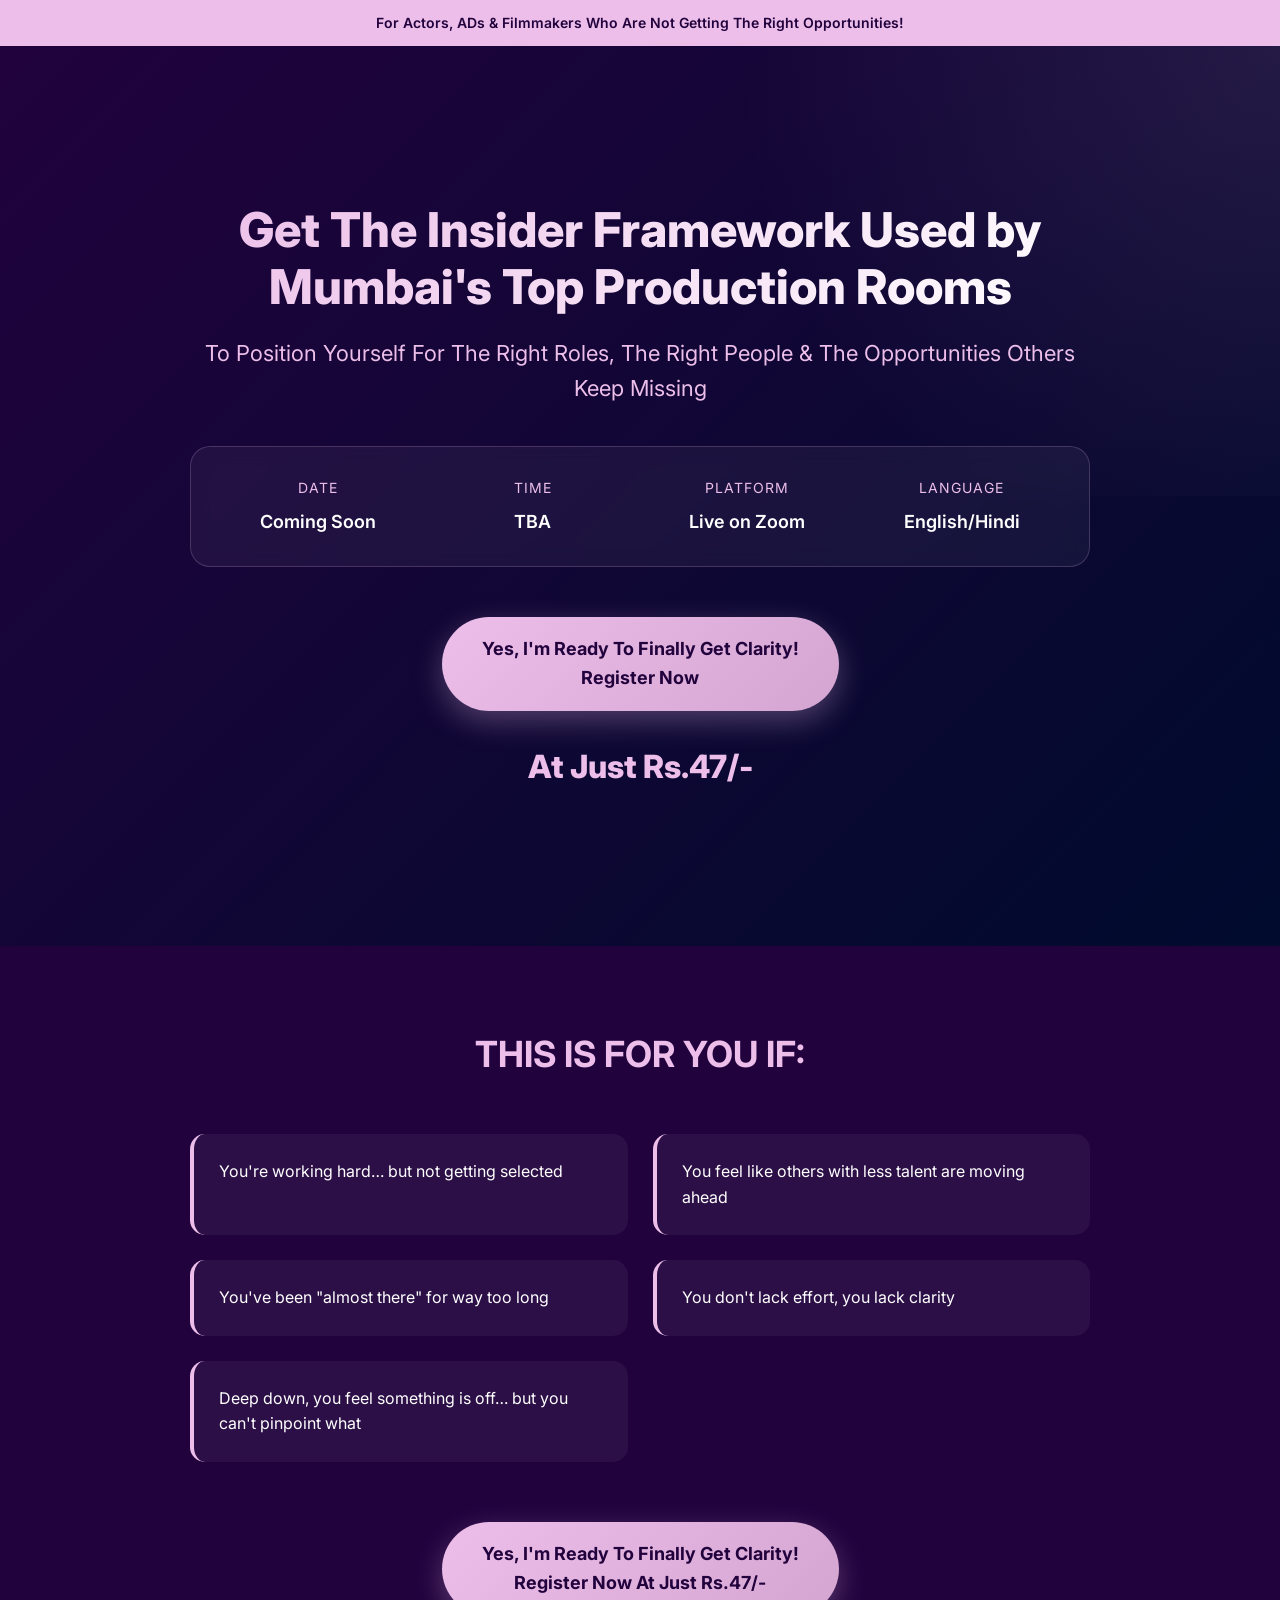
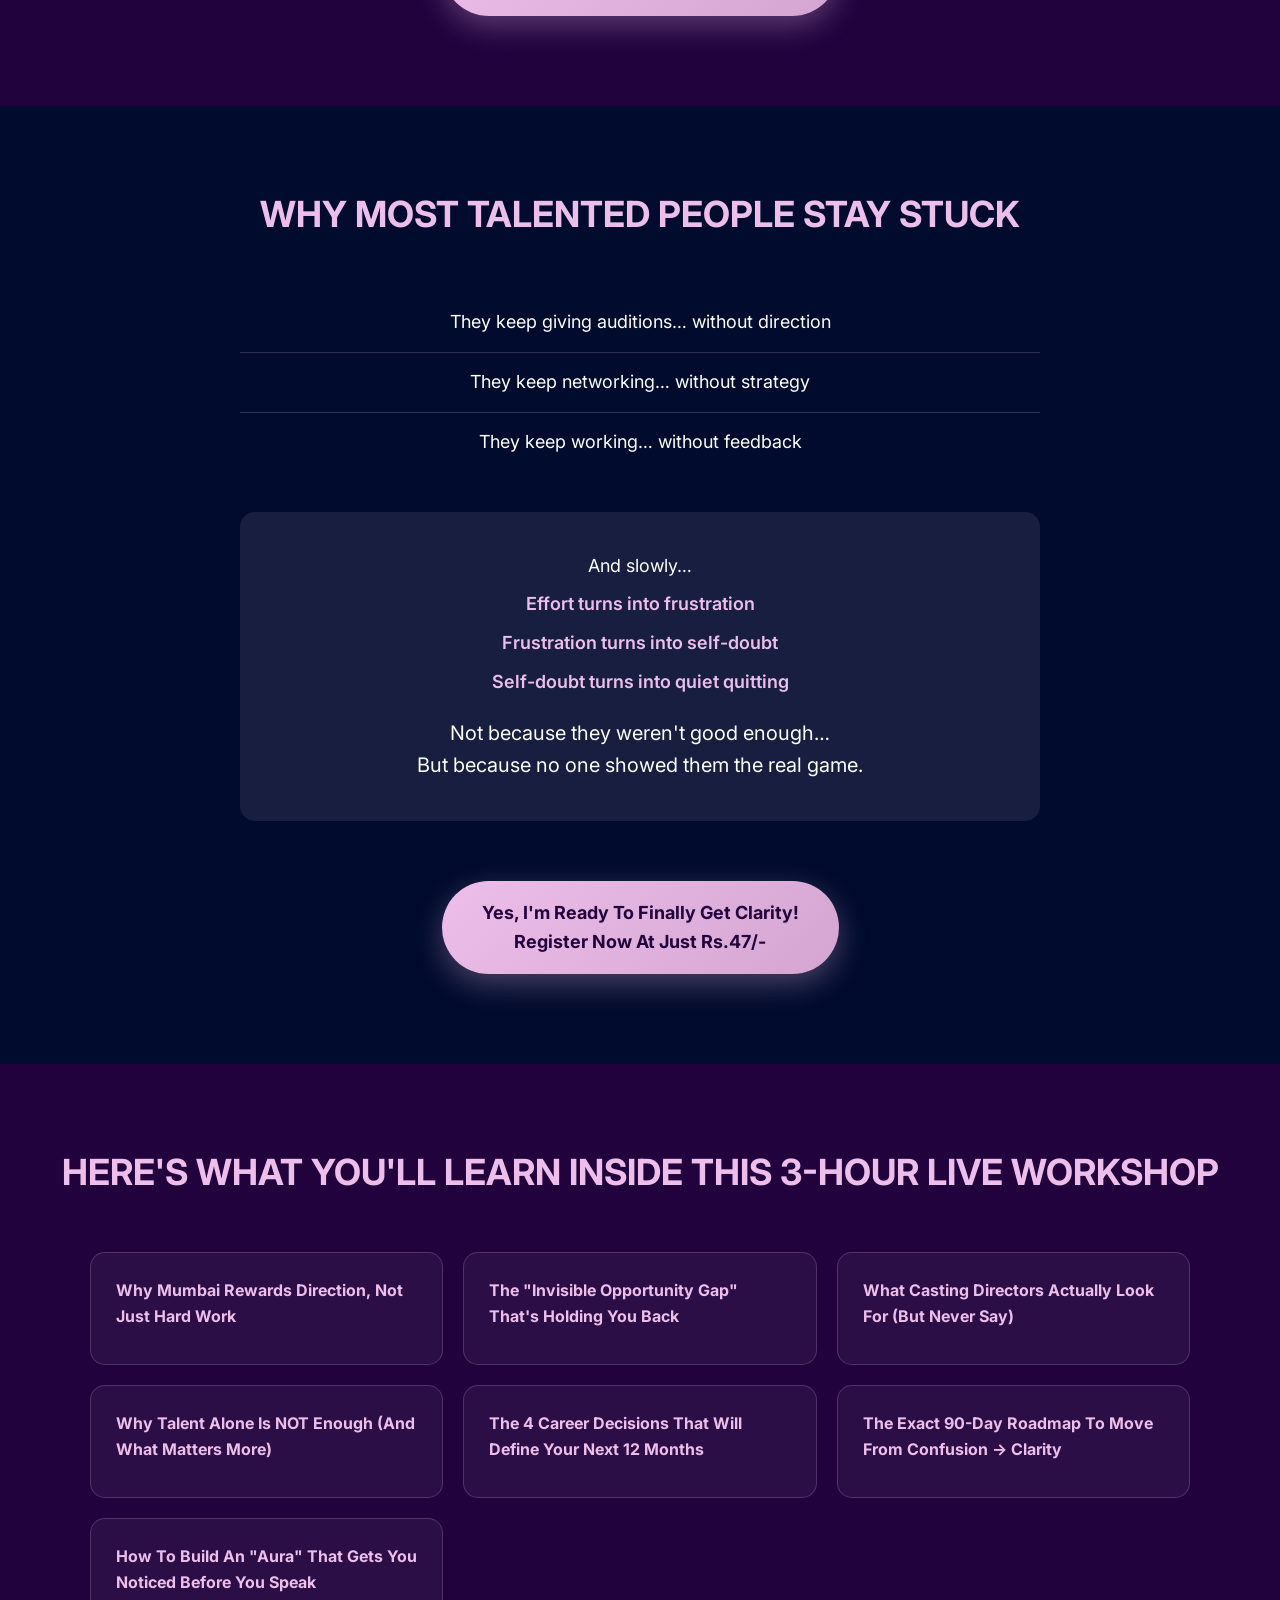
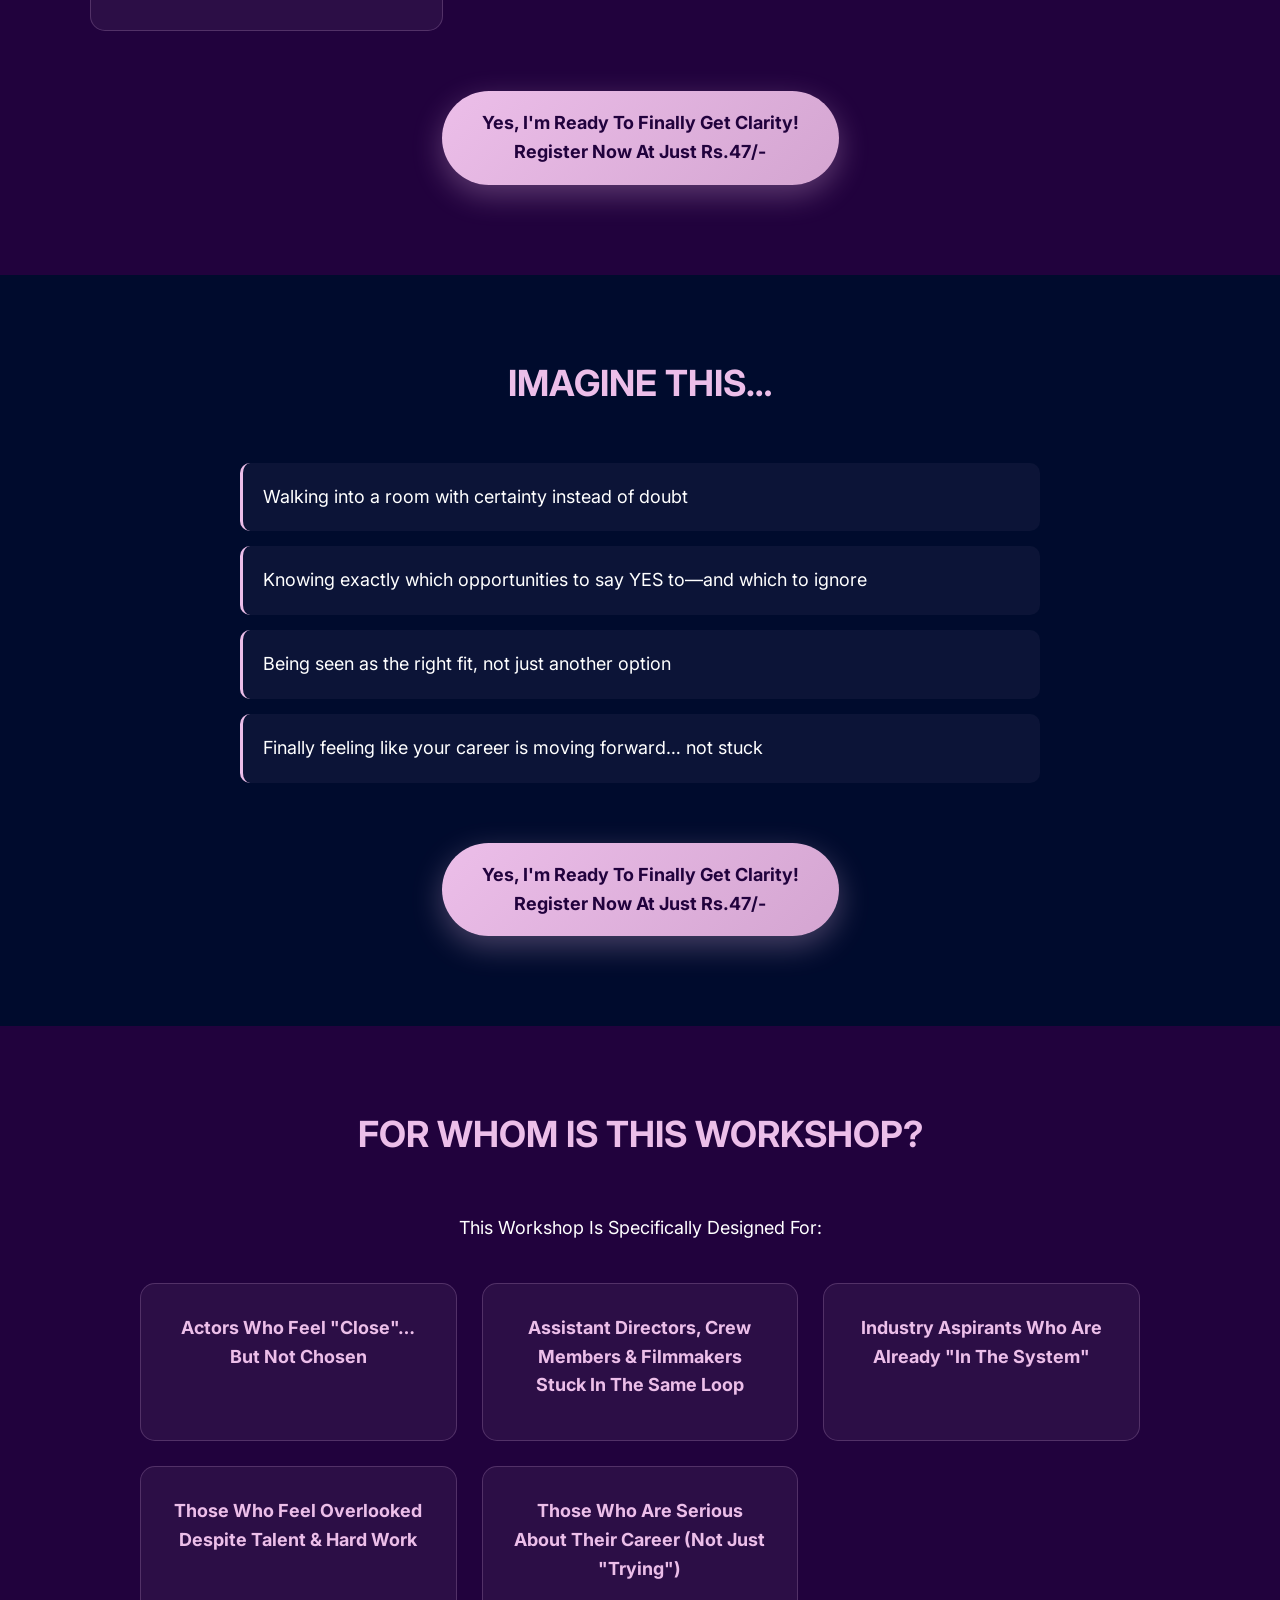
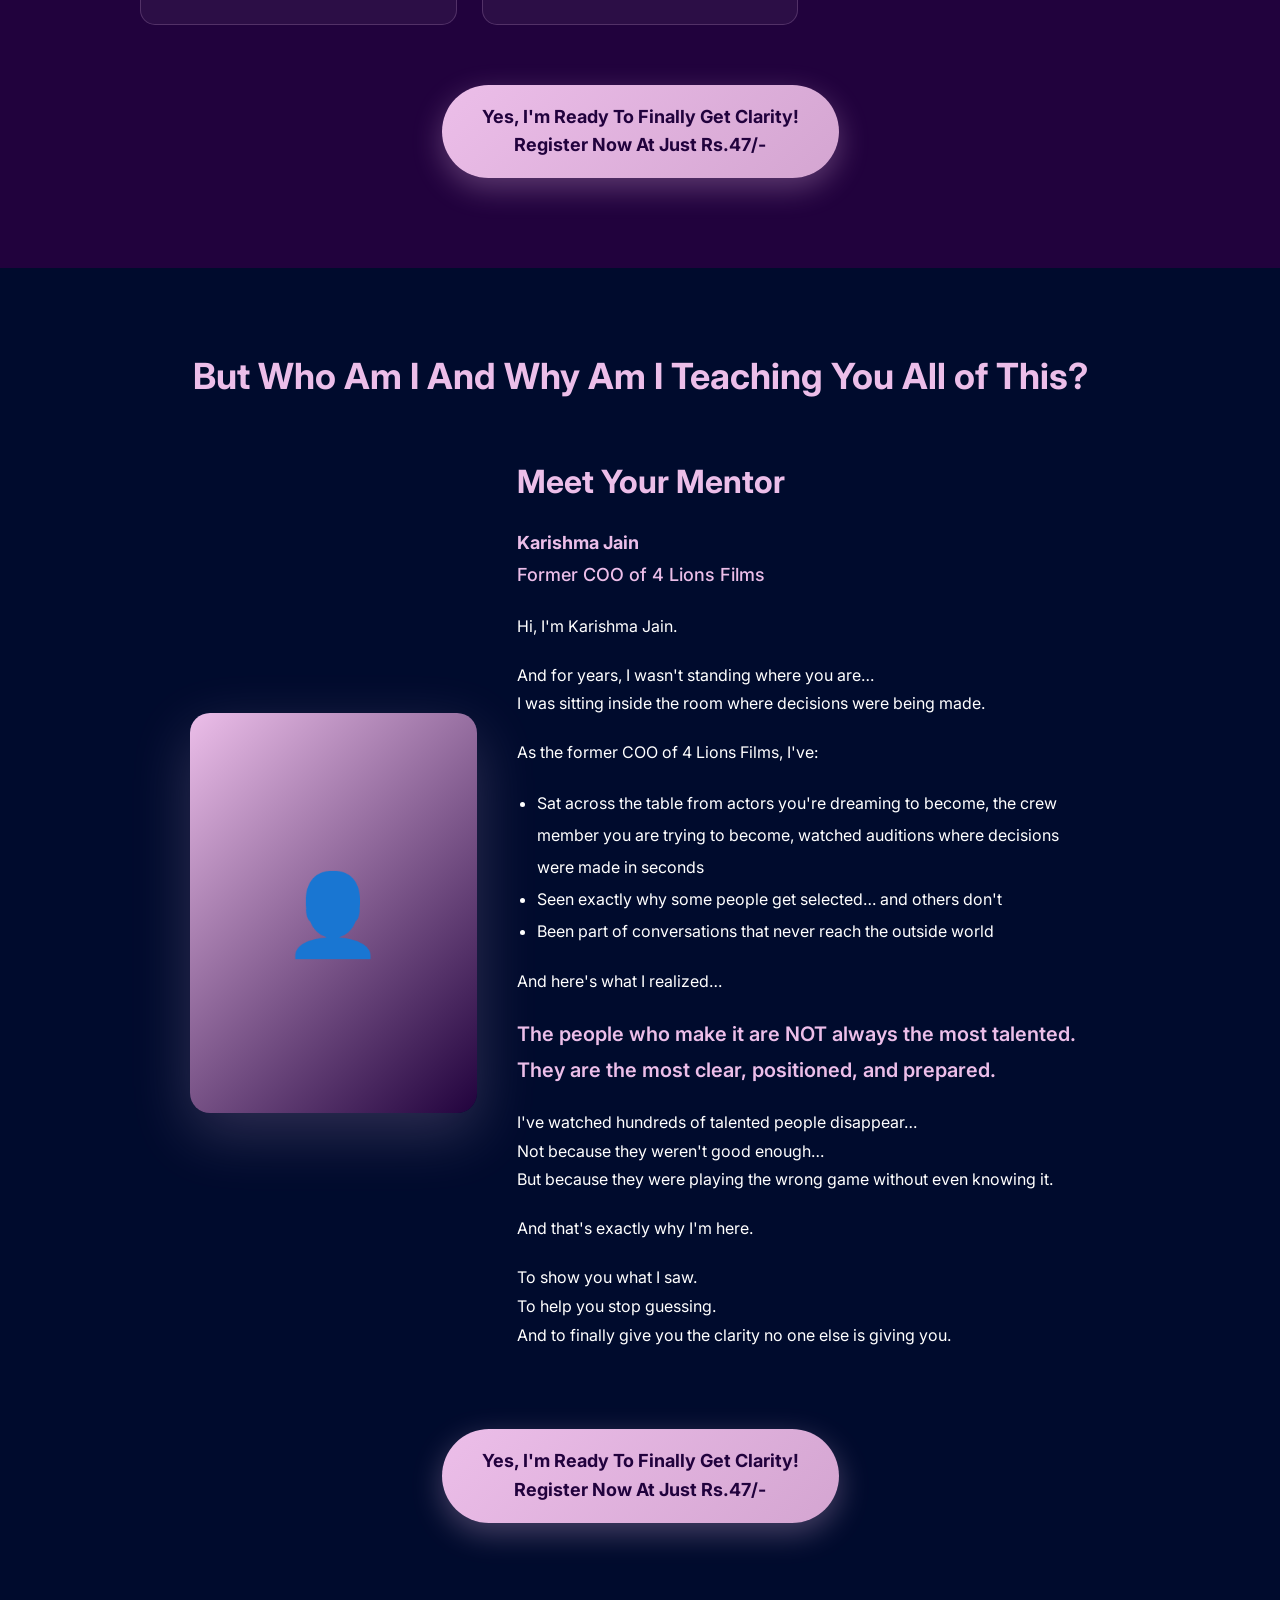
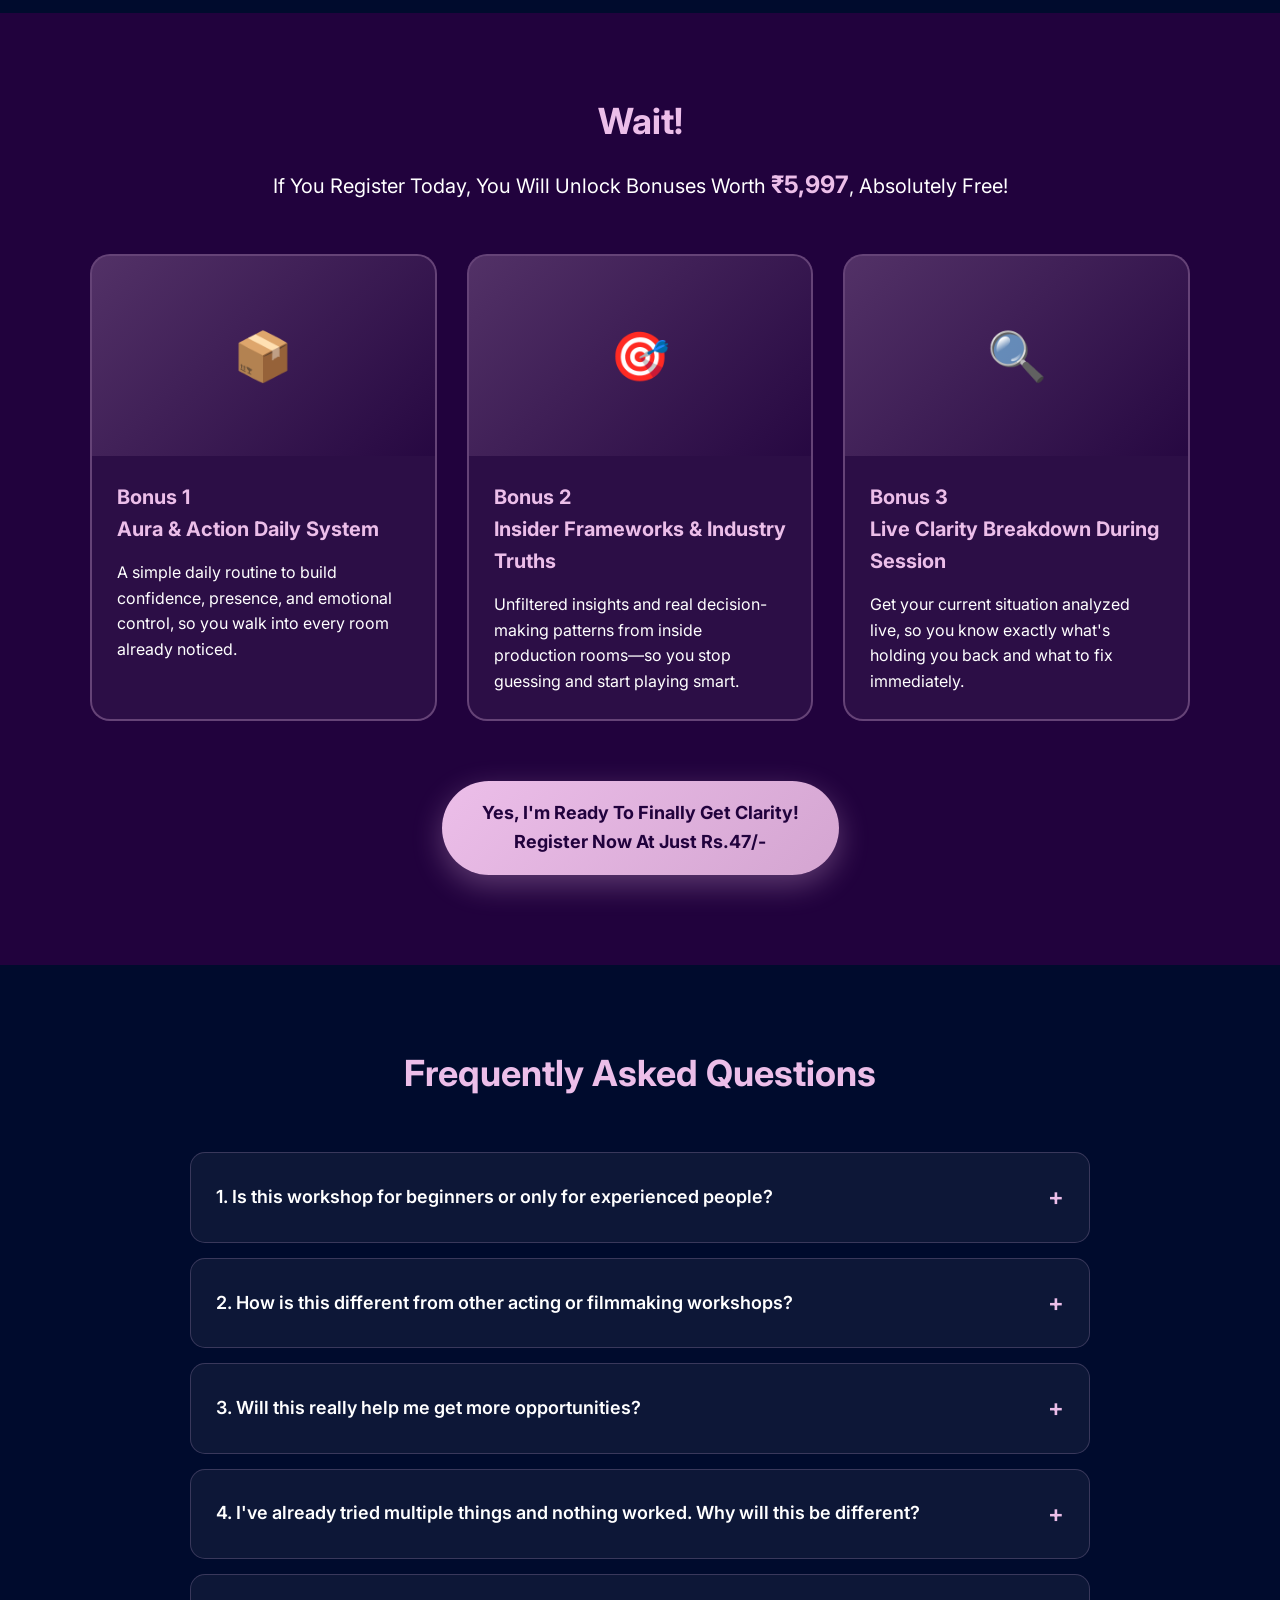
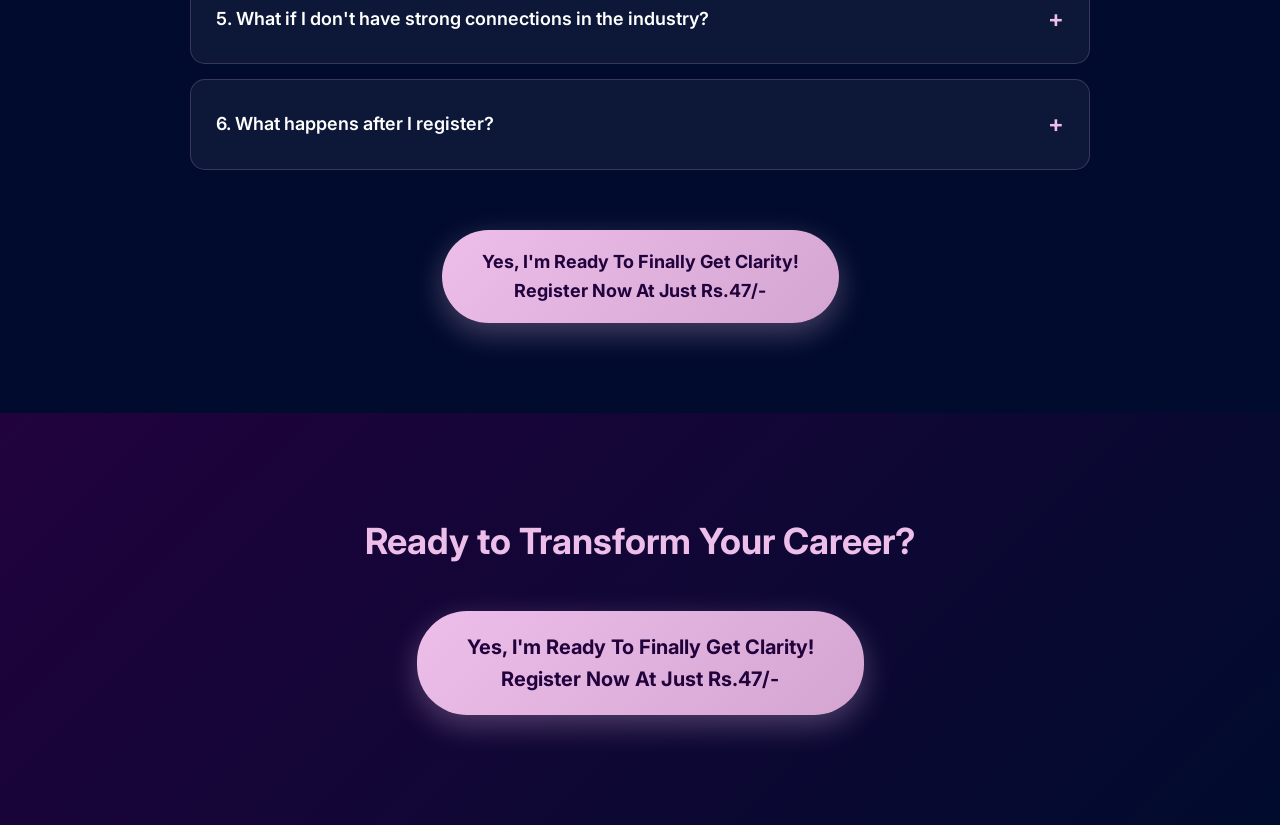
==== landing-page.html @ 3508f6de "Create high-converting landing page for film industry workshop with mobile responsiveness Key featur" ====
<!DOCTYPE html>
<html lang="en">
<head>
    <meta charset="UTF-8">
    <meta name="viewport" content="width=device-width, initial-scale=1.0">
    <title>Get The Insider Framework - Live Workshop for Actors, ADs & Filmmakers</title>
    <link rel="preconnect" href="https://fonts.googleapis.com">
    <link rel="preconnect" href="https://fonts.gstatic.com" crossorigin>
    <link href="https://fonts.googleapis.com/css2?family=Inter:wght@300;400;500;600;700;800&display=swap" rel="stylesheet">
    <style>
        * {
            margin: 0;
            padding: 0;
            box-sizing: border-box;
        }

        :root {
            --primary-purple: #ecbee9;
            --deep-purple: #21023d;
            --navy-blue: #000b2d;
            --white: #ffffff;
            --gradient-1: linear-gradient(135deg, #21023d 0%, #000b2d 100%);
            --gradient-2: linear-gradient(135deg, #ecbee9 0%, #21023d 100%);
        }

        body {
            font-family: 'Inter', sans-serif;
            background-color: var(--navy-blue);
            color: var(--white);
            line-height: 1.6;
            overflow-x: hidden;
        }

        .container {
            max-width: 1200px;
            margin: 0 auto;
            padding: 0 20px;
        }

        /* Pre-header Banner */
        .pre-header {
            background: var(--primary-purple);
            color: var(--deep-purple);
            text-align: center;
            padding: 12px 20px;
            font-weight: 600;
            font-size: 14px;
            position: sticky;
            top: 0;
            z-index: 1000;
        }

        /* Hero Section */
        .hero {
            background: var(--gradient-1);
            min-height: 100vh;
            display: flex;
            align-items: center;
            justify-content: center;
            padding: 80px 20px;
            position: relative;
            overflow: hidden;
        }

        .hero::before {
            content: '';
            position: absolute;
            top: -50%;
            right: -50%;
            width: 100%;
            height: 100%;
            background: radial-gradient(circle, rgba(236, 190, 233, 0.1) 0%, transparent 70%);
            animation: pulse 4s ease-in-out infinite;
        }

        @keyframes pulse {
            0%, 100% { transform: scale(1); opacity: 0.5; }
            50% { transform: scale(1.1); opacity: 0.8; }
        }

        .hero-content {
            text-align: center;
            max-width: 900px;
            position: relative;
            z-index: 1;
        }

        .hero h1 {
            font-size: clamp(28px, 5vw, 48px);
            font-weight: 800;
            margin-bottom: 20px;
            line-height: 1.2;
            background: linear-gradient(135deg, #ecbee9 0%, #ffffff 100%);
            -webkit-background-clip: text;
            -webkit-text-fill-color: transparent;
            background-clip: text;
        }

        .hero-subheading {
            font-size: clamp(16px, 2.5vw, 22px);
            margin-bottom: 40px;
            color: var(--primary-purple);
            font-weight: 400;
        }

        .event-details {
            display: grid;
            grid-template-columns: repeat(auto-fit, minmax(150px, 1fr));
            gap: 20px;
            margin: 40px 0;
            background: rgba(255, 255, 255, 0.05);
            padding: 30px;
            border-radius: 20px;
            backdrop-filter: blur(10px);
            border: 1px solid rgba(236, 190, 233, 0.2);
        }

        .detail-item {
            text-align: center;
        }

        .detail-label {
            font-size: 14px;
            color: var(--primary-purple);
            margin-bottom: 8px;
            text-transform: uppercase;
            letter-spacing: 1px;
        }

        .detail-value {
            font-size: 18px;
            font-weight: 600;
        }

        /* CTA Button */
        .cta-button {
            display: inline-block;
            background: linear-gradient(135deg, #ecbee9 0%, #d4a5d1 100%);
            color: var(--deep-purple);
            padding: 18px 40px;
            font-size: 18px;
            font-weight: 700;
            text-decoration: none;
            border-radius: 50px;
            transition: all 0.3s ease;
            box-shadow: 0 10px 30px rgba(236, 190, 233, 0.3);
            margin: 10px;
            border: none;
            cursor: pointer;
            text-align: center;
        }

        .cta-button:hover {
            transform: translateY(-3px);
            box-shadow: 0 15px 40px rgba(236, 190, 233, 0.5);
        }

        .cta-button.pulse {
            animation: buttonPulse 2s infinite;
        }

        @keyframes buttonPulse {
            0% { box-shadow: 0 10px 30px rgba(236, 190, 233, 0.3); }
            50% { box-shadow: 0 15px 50px rgba(236, 190, 233, 0.6); }
            100% { box-shadow: 0 10px 30px rgba(236, 190, 233, 0.3); }
        }

        .price-tag {
            font-size: 32px;
            font-weight: 800;
            color: var(--primary-purple);
            margin-top: 20px;
            display: block;
        }

        /* Section Styles */
        section {
            padding: 80px 20px;
        }

        .section-title {
            font-size: clamp(24px, 4vw, 36px);
            text-align: center;
            margin-bottom: 50px;
            font-weight: 700;
            color: var(--primary-purple);
        }

        /* This Is For You Section */
        .for-you {
            background: var(--deep-purple);
        }

        .pain-points {
            display: grid;
            grid-template-columns: repeat(auto-fit, minmax(300px, 1fr));
            gap: 25px;
            max-width: 900px;
            margin: 0 auto;
        }

        .pain-point {
            background: rgba(255, 255, 255, 0.05);
            padding: 25px;
            border-radius: 15px;
            border-left: 4px solid var(--primary-purple);
            transition: transform 0.3s ease;
        }

        .pain-point:hover {
            transform: translateX(10px);
        }

        .pain-point p {
            font-size: 16px;
            line-height: 1.6;
        }

        /* Why Stuck Section */
        .why-stuck {
            background: var(--navy-blue);
        }

        .stuck-content {
            max-width: 800px;
            margin: 0 auto;
            text-align: center;
        }

        .stuck-list {
            list-style: none;
            margin: 30px 0;
        }

        .stuck-list li {
            padding: 15px 0;
            font-size: 18px;
            border-bottom: 1px solid rgba(236, 190, 233, 0.2);
        }

        .stuck-list li:last-child {
            border-bottom: none;
        }

        .transformation {
            margin: 40px 0;
            padding: 30px;
            background: rgba(236, 190, 233, 0.1);
            border-radius: 15px;
        }

        .transformation p {
            margin: 10px 0;
            font-size: 18px;
        }

        .highlight {
            color: var(--primary-purple);
            font-weight: 600;
        }

        /* What You'll Learn Section */
        .what-learn {
            background: var(--deep-purple);
        }

        .learning-grid {
            display: grid;
            grid-template-columns: repeat(auto-fit, minmax(280px, 1fr));
            gap: 20px;
            max-width: 1100px;
            margin: 0 auto;
        }

        .learning-item {
            background: rgba(255, 255, 255, 0.05);
            padding: 25px;
            border-radius: 15px;
            border: 1px solid rgba(236, 190, 233, 0.2);
            transition: all 0.3s ease;
        }

        .learning-item:hover {
            background: rgba(236, 190, 233, 0.1);
            transform: translateY(-5px);
        }

        .learning-item h3 {
            color: var(--primary-purple);
            font-size: 16px;
            margin-bottom: 10px;
        }

        /* Imagine Section */
        .imagine {
            background: var(--navy-blue);
        }

        .imagine-content {
            max-width: 800px;
            margin: 0 auto;
        }

        .imagine-list {
            list-style: none;
        }

        .imagine-list li {
            padding: 20px;
            margin: 15px 0;
            background: rgba(236, 190, 233, 0.05);
            border-radius: 10px;
            font-size: 18px;
            border-left: 3px solid var(--primary-purple);
        }

        /* For Whom Section */
        .for-whom {
            background: var(--deep-purple);
        }

        .audience-grid {
            display: grid;
            grid-template-columns: repeat(auto-fit, minmax(250px, 1fr));
            gap: 25px;
            max-width: 1000px;
            margin: 0 auto;
        }

        .audience-card {
            background: rgba(255, 255, 255, 0.05);
            padding: 30px;
            border-radius: 15px;
            text-align: center;
            border: 1px solid rgba(236, 190, 233, 0.2);
        }

        .audience-card h3 {
            color: var(--primary-purple);
            margin-bottom: 10px;
            font-size: 18px;
        }

        /* Mentor Section */
        .mentor {
            background: var(--navy-blue);
        }

        .mentor-content {
            max-width: 900px;
            margin: 0 auto;
            display: grid;
            grid-template-columns: 1fr 2fr;
            gap: 40px;
            align-items: center;
        }

        .mentor-image {
            width: 100%;
            max-width: 350px;
            border-radius: 20px;
            box-shadow: 0 20px 60px rgba(236, 190, 233, 0.2);
        }

        .mentor-info h2 {
            color: var(--primary-purple);
            font-size: 32px;
            margin-bottom: 10px;
        }

        .mentor-title {
            color: var(--primary-purple);
            font-size: 18px;
            margin-bottom: 30px;
            font-weight: 500;
        }

        .mentor-info p {
            margin: 20px 0;
            line-height: 1.8;
        }

        /* Bonuses Section */
        .bonuses {
            background: var(--deep-purple);
        }

        .bonus-header {
            text-align: center;
            margin-bottom: 50px;
        }

        .bonus-header h2 {
            font-size: clamp(24px, 4vw, 36px);
            color: var(--primary-purple);
            margin-bottom: 15px;
        }

        .bonus-value {
            font-size: 24px;
            color: var(--primary-purple);
            font-weight: 700;
        }

        .bonuses-grid {
            display: grid;
            grid-template-columns: repeat(auto-fit, minmax(300px, 1fr));
            gap: 30px;
            max-width: 1100px;
            margin: 0 auto;
        }

        .bonus-card {
            background: rgba(255, 255, 255, 0.05);
            border-radius: 20px;
            overflow: hidden;
            border: 2px solid rgba(236, 190, 233, 0.3);
            transition: all 0.3s ease;
        }

        .bonus-card:hover {
            transform: translateY(-10px);
            border-color: var(--primary-purple);
        }

        .bonus-mockup {
            height: 200px;
            background: linear-gradient(135deg, rgba(236, 190, 233, 0.2) 0%, rgba(33, 2, 61, 0.5) 100%);
            display: flex;
            align-items: center;
            justify-content: center;
            font-size: 48px;
        }

        .bonus-info {
            padding: 25px;
        }

        .bonus-info h3 {
            color: var(--primary-purple);
            font-size: 20px;
            margin-bottom: 15px;
        }

        /* FAQ Section */
        .faq {
            background: var(--navy-blue);
        }

        .faq-container {
            max-width: 900px;
            margin: 0 auto;
        }

        .faq-item {
            background: rgba(255, 255, 255, 0.05);
            margin: 15px 0;
            border-radius: 15px;
            overflow: hidden;
            border: 1px solid rgba(236, 190, 233, 0.2);
        }

        .faq-question {
            padding: 25px;
            cursor: pointer;
            display: flex;
            justify-content: space-between;
            align-items: center;
            font-weight: 600;
            font-size: 18px;
            transition: background 0.3s ease;
        }

        .faq-question:hover {
            background: rgba(236, 190, 233, 0.1);
        }

        .faq-answer {
            padding: 0 25px;
            max-height: 0;
            overflow: hidden;
            transition: all 0.3s ease;
            line-height: 1.8;
        }

        .faq-item.active .faq-answer {
            padding: 25px;
            max-height: 500px;
        }

        .faq-toggle {
            font-size: 24px;
            color: var(--primary-purple);
            transition: transform 0.3s ease;
        }

        .faq-item.active .faq-toggle {
            transform: rotate(45deg);
        }

        /* Footer CTA */
        .footer-cta {
            background: var(--gradient-1);
            text-align: center;
            padding: 100px 20px;
        }

        /* Responsive Design */
        @media (max-width: 768px) {
            .mentor-content {
                grid-template-columns: 1fr;
                text-align: center;
            }

            .mentor-image {
                margin: 0 auto;
                display: block;
            }

            .event-details {
                grid-template-columns: repeat(2, 1fr);
            }

            section {
                padding: 60px 20px;
            }

            .cta-button {
                padding: 15px 30px;
                font-size: 16px;
                width: 100%;
                max-width: 350px;
            }
        }

        @media (max-width: 480px) {
            .event-details {
                grid-template-columns: 1fr;
            }

            .pain-points,
            .learning-grid,
            .audience-grid,
            .bonuses-grid {
                grid-template-columns: 1fr;
            }
        }

        /* Scroll Animation */
        .fade-in {
            opacity: 0;
            transform: translateY(30px);
            transition: all 0.6s ease;
        }

        .fade-in.visible {
            opacity: 1;
            transform: translateY(0);
        }

        /* Urgency Banner */
        .urgency-banner {
            background: linear-gradient(90deg, #ecbee9, #d4a5d1, #ecbee9);
            color: var(--deep-purple);
            text-align: center;
            padding: 15px;
            font-weight: 700;
            font-size: 16px;
            animation: shimmer 3s infinite;
        }

        @keyframes shimmer {
            0% { background-position: -200% center; }
            100% { background-position: 200% center; }
        }
    </style>
</head>
<body>
    <!-- Pre-header -->
    <div class="pre-header">
        For Actors, ADs & Filmmakers Who Are Not Getting The Right Opportunities!
    </div>

    <!-- Hero Section -->
    <section class="hero">
        <div class="hero-content">
            <h1>Get The Insider Framework Used by Mumbai's Top Production Rooms</h1>
            <p class="hero-subheading">To Position Yourself For The Right Roles, The Right People & The Opportunities Others Keep Missing</p>
            
            <div class="event-details">
                <div class="detail-item">
                    <div class="detail-label">Date</div>
                    <div class="detail-value">Coming Soon</div>
                </div>
                <div class="detail-item">
                    <div class="detail-label">Time</div>
                    <div class="detail-value">TBA</div>
                </div>
                <div class="detail-item">
                    <div class="detail-label">Platform</div>
                    <div class="detail-value">Live on Zoom</div>
                </div>
                <div class="detail-item">
                    <div class="detail-label">Language</div>
                    <div class="detail-value">English/Hindi</div>
                </div>
            </div>

            <a href="#register" class="cta-button pulse">Yes, I'm Ready To Finally Get Clarity!<br>Register Now</a>
            <span class="price-tag">At Just Rs.47/-</span>
        </div>
    </section>

    <!-- This Is For You Section -->
    <section class="for-you fade-in">
        <div class="container">
            <h2 class="section-title">THIS IS FOR YOU IF:</h2>
            <div class="pain-points">
                <div class="pain-point">
                    <p>You're working hard… but not getting selected</p>
                </div>
                <div class="pain-point">
                    <p>You feel like others with less talent are moving ahead</p>
                </div>
                <div class="pain-point">
                    <p>You've been "almost there" for way too long</p>
                </div>
                <div class="pain-point">
                    <p>You don't lack effort, you lack clarity</p>
                </div>
                <div class="pain-point">
                    <p>Deep down, you feel something is off… but you can't pinpoint what</p>
                </div>
            </div>

            <div style="text-align: center; margin-top: 50px;">
                <a href="#register" class="cta-button">Yes, I'm Ready To Finally Get Clarity!<br>Register Now At Just Rs.47/-</a>
            </div>
        </div>
    </section>

    <!-- Why Most Talented People Stay Stuck -->
    <section class="why-stuck fade-in">
        <div class="container">
            <h2 class="section-title">WHY MOST TALENTED PEOPLE STAY STUCK</h2>
            <div class="stuck-content">
                <ul class="stuck-list">
                    <li>They keep giving auditions… without direction</li>
                    <li>They keep networking… without strategy</li>
                    <li>They keep working… without feedback</li>
                </ul>

                <div class="transformation">
                    <p>And slowly…</p>
                    <p><span class="highlight">Effort turns into frustration</span></p>
                    <p><span class="highlight">Frustration turns into self-doubt</span></p>
                    <p><span class="highlight">Self-doubt turns into quiet quitting</span></p>
                    <p style="margin-top: 20px; font-size: 20px;">Not because they weren't good enough…<br>But because no one showed them the real game.</p>
                </div>

                <div style="margin-top: 50px;">
                    <a href="#register" class="cta-button">Yes, I'm Ready To Finally Get Clarity!<br>Register Now At Just Rs.47/-</a>
                </div>
            </div>
        </div>
    </section>

    <!-- What You'll Learn Section -->
    <section class="what-learn fade-in">
        <div class="container">
            <h2 class="section-title">HERE'S WHAT YOU'LL LEARN INSIDE THIS 3-HOUR LIVE WORKSHOP</h2>
            <div class="learning-grid">
                <div class="learning-item">
                    <h3>Why Mumbai Rewards Direction, Not Just Hard Work</h3>
                </div>
                <div class="learning-item">
                    <h3>The "Invisible Opportunity Gap" That's Holding You Back</h3>
                </div>
                <div class="learning-item">
                    <h3>What Casting Directors Actually Look For (But Never Say)</h3>
                </div>
                <div class="learning-item">
                    <h3>Why Talent Alone Is NOT Enough (And What Matters More)</h3>
                </div>
                <div class="learning-item">
                    <h3>The 4 Career Decisions That Will Define Your Next 12 Months</h3>
                </div>
                <div class="learning-item">
                    <h3>The Exact 90-Day Roadmap To Move From Confusion → Clarity</h3>
                </div>
                <div class="learning-item">
                    <h3>How To Build An "Aura" That Gets You Noticed Before You Speak</h3>
                </div>
            </div>

            <div style="text-align: center; margin-top: 50px;">
                <a href="#register" class="cta-button">Yes, I'm Ready To Finally Get Clarity!<br>Register Now At Just Rs.47/-</a>
            </div>
        </div>
    </section>

    <!-- Imagine Section -->
    <section class="imagine fade-in">
        <div class="container">
            <h2 class="section-title">IMAGINE THIS…</h2>
            <div class="imagine-content">
                <ul class="imagine-list">
                    <li>Walking into a room with certainty instead of doubt</li>
                    <li>Knowing exactly which opportunities to say YES to—and which to ignore</li>
                    <li>Being seen as the right fit, not just another option</li>
                    <li>Finally feeling like your career is moving forward… not stuck</li>
                </ul>
            </div>

            <div style="text-align: center; margin-top: 50px;">
                <a href="#register" class="cta-button">Yes, I'm Ready To Finally Get Clarity!<br>Register Now At Just Rs.47/-</a>
            </div>
        </div>
    </section>

    <!-- For Whom Section -->
    <section class="for-whom fade-in">
        <div class="container">
            <h2 class="section-title">FOR WHOM IS THIS WORKSHOP?</h2>
            <p style="text-align: center; margin-bottom: 40px; font-size: 18px;">This Workshop Is Specifically Designed For:</p>
            <div class="audience-grid">
                <div class="audience-card">
                    <h3>Actors Who Feel "Close"… But Not Chosen</h3>
                </div>
                <div class="audience-card">
                    <h3>Assistant Directors, Crew Members & Filmmakers Stuck In The Same Loop</h3>
                </div>
                <div class="audience-card">
                    <h3>Industry Aspirants Who Are Already "In The System"</h3>
                </div>
                <div class="audience-card">
                    <h3>Those Who Feel Overlooked Despite Talent & Hard Work</h3>
                </div>
                <div class="audience-card">
                    <h3>Those Who Are Serious About Their Career (Not Just "Trying")</h3>
                </div>
            </div>

            <div style="text-align: center; margin-top: 50px;">
                <a href="#register" class="cta-button">Yes, I'm Ready To Finally Get Clarity!<br>Register Now At Just Rs.47/-</a>
            </div>
        </div>
    </section>

    <!-- Mentor Section -->
    <section class="mentor fade-in">
        <div class="container">
            <h2 class="section-title">But Who Am I And Why Am I Teaching You All of This?</h2>
            <div class="mentor-content">
                <div>
                    <!-- Placeholder for mentor image -->
                    <div class="mentor-image" style="background: linear-gradient(135deg, #ecbee9 0%, #21023d 100%); height: 400px; display: flex; align-items: center; justify-content: center; font-size: 80px;">👤</div>
                </div>
                <div class="mentor-info">
                    <h2>Meet Your Mentor</h2>
                    <p class="mentor-title"><strong>Karishma Jain</strong><br>Former COO of 4 Lions Films</p>
                    
                    <p>Hi, I'm Karishma Jain.</p>
                    <p>And for years, I wasn't standing where you are…<br>I was sitting inside the room where decisions were being made.</p>
                    
                    <p>As the former COO of 4 Lions Films, I've:</p>
                    <ul style="margin-left: 20px; line-height: 2;">
                        <li>Sat across the table from actors you're dreaming to become, the crew member you are trying to become, watched auditions where decisions were made in seconds</li>
                        <li>Seen exactly why some people get selected… and others don't</li>
                        <li>Been part of conversations that never reach the outside world</li>
                    </ul>

                    <p>And here's what I realized…</p>
                    <p class="highlight" style="font-size: 20px; margin: 20px 0;">The people who make it are NOT always the most talented.<br>They are the most clear, positioned, and prepared.</p>

                    <p>I've watched hundreds of talented people disappear…<br>Not because they weren't good enough…<br>But because they were playing the wrong game without even knowing it.</p>

                    <p>And that's exactly why I'm here.</p>
                    <p>To show you what I saw.<br>To help you stop guessing.<br>And to finally give you the clarity no one else is giving you.</p>
                </div>
            </div>

            <div style="text-align: center; margin-top: 50px;">
                <a href="#register" class="cta-button">Yes, I'm Ready To Finally Get Clarity!<br>Register Now At Just Rs.47/-</a>
            </div>
        </div>
    </section>

    <!-- Bonuses Section -->
    <section class="bonuses fade-in">
        <div class="container">
            <div class="bonus-header">
                <h2>Wait!</h2>
                <p style="font-size: 20px;">If You Register Today, You Will Unlock Bonuses Worth <span class="bonus-value">₹5,997</span>, Absolutely Free!</p>
            </div>

            <div class="bonuses-grid">
                <div class="bonus-card">
                    <div class="bonus-mockup">📦</div>
                    <div class="bonus-info">
                        <h3>Bonus 1<br>Aura & Action Daily System</h3>
                        <p>A simple daily routine to build confidence, presence, and emotional control, so you walk into every room already noticed.</p>
                    </div>
                </div>

                <div class="bonus-card">
                    <div class="bonus-mockup">🎯</div>
                    <div class="bonus-info">
                        <h3>Bonus 2<br>Insider Frameworks & Industry Truths</h3>
                        <p>Unfiltered insights and real decision-making patterns from inside production rooms—so you stop guessing and start playing smart.</p>
                    </div>
                </div>

                <div class="bonus-card">
                    <div class="bonus-mockup">🔍</div>
                    <div class="bonus-info">
                        <h3>Bonus 3<br>Live Clarity Breakdown During Session</h3>
                        <p>Get your current situation analyzed live, so you know exactly what's holding you back and what to fix immediately.</p>
                    </div>
                </div>
            </div>

            <div style="text-align: center; margin-top: 50px;">
                <a href="#register" class="cta-button">Yes, I'm Ready To Finally Get Clarity!<br>Register Now At Just Rs.47/-</a>
            </div>
        </div>
    </section>

    <!-- FAQ Section -->
    <section class="faq fade-in">
        <div class="container">
            <h2 class="section-title">Frequently Asked Questions</h2>
            <div class="faq-container">
                <div class="faq-item">
                    <div class="faq-question">
                        1. Is this workshop for beginners or only for experienced people?
                        <span class="faq-toggle">+</span>
                    </div>
                    <div class="faq-answer">
                        This workshop is designed for actors, ADs, and filmmakers who are already trying to build a career, not complete beginners.
                    </div>
                </div>

                <div class="faq-item">
                    <div class="faq-question">
                        2. How is this different from other acting or filmmaking workshops?
                        <span class="faq-toggle">+</span>
                    </div>
                    <div class="faq-answer">
                        Most workshops focus on skills and craft.<br><br>
                        This workshop focuses on career direction, positioning, and decision-making—the things that actually determine whether you get selected or ignored.<br><br>
                        This is not about learning how to act<br>
                        This is about understanding how the industry actually works
                    </div>
                </div>

                <div class="faq-item">
                    <div class="faq-question">
                        3. Will this really help me get more opportunities?
                        <span class="faq-toggle">+</span>
                    </div>
                    <div class="faq-answer">
                        Yes—because you'll finally understand:<br><br>
                        What's been holding you back<br>
                        What to change immediately<br>
                        And how to position yourself for the right opportunities<br><br>
                        This workshop gives you a clear roadmap, so you stop guessing and start moving strategically.
                    </div>
                </div>

                <div class="faq-item">
                    <div class="faq-question">
                        4. I've already tried multiple things and nothing worked. Why will this be different?
                        <span class="faq-toggle">+</span>
                    </div>
                    <div class="faq-answer">
                        Because the problem is usually not effort—it's direction.<br><br>
                        Most people:<br>
                        Keep repeating the same patterns<br>
                        Without knowing what's actually wrong<br><br>
                        In this workshop, you'll identify:<br>
                        What to continue<br>
                        What to stop<br>
                        What to fix immediately
                    </div>
                </div>

                <div class="faq-item">
                    <div class="faq-question">
                        5. What if I don't have strong connections in the industry?
                        <span class="faq-toggle">+</span>
                    </div>
                    <div class="faq-answer">
                        That's exactly why you need this.<br><br>
                        This workshop will show you:<br><br>
                        How opportunities actually open up<br>
                        How to build the right relationships (not random networking)<br>
                        And how to position yourself so people take you seriously
                    </div>
                </div>

                <div class="faq-item">
                    <div class="faq-question">
                        6. What happens after I register?
                        <span class="faq-toggle">+</span>
                    </div>
                    <div class="faq-answer">
                        Once you register:<br><br>
                        You'll receive the Zoom link + session details instantly<br>
                        You'll get access to all bonuses<br>
                        And you'll be fully ready to attend the live 3-hour workshop<br><br>
                        Just show up with a notebook—because this session can completely change how you see your career.
                    </div>
                </div>
            </div>

            <div style="text-align: center; margin-top: 50px;" id="register">
                <a href="#" class="cta-button pulse">Yes, I'm Ready To Finally Get Clarity!<br>Register Now At Just Rs.47/-</a>
            </div>
        </div>
    </section>

    <!-- Footer CTA -->
    <section class="footer-cta">
        <div class="container">
            <h2 style="font-size: clamp(24px, 4vw, 36px); margin-bottom: 30px; color: var(--primary-purple);">Ready to Transform Your Career?</h2>
            <a href="#" class="cta-button pulse" style="padding: 20px 50px; font-size: 20px;">Yes, I'm Ready To Finally Get Clarity!<br>Register Now At Just Rs.47/-</a>
        </div>
    </section>

    <script>
        // FAQ Toggle Functionality
        document.querySelectorAll('.faq-question').forEach(question => {
            question.addEventListener('click', () => {
                const faqItem = question.parentElement;
                const isActive = faqItem.classList.contains('active');
                
                // Close all FAQ items
                document.querySelectorAll('.faq-item').forEach(item => {
                    item.classList.remove('active');
                });
                
                // Open clicked item if it wasn't active
                if (!isActive) {
                    faqItem.classList.add('active');
                }
            });
        });

        // Scroll Animation
        const observerOptions = {
            threshold: 0.1,
            rootMargin: '0px 0px -50px 0px'
        };

        const observer = new IntersectionObserver((entries) => {
            entries.forEach(entry => {
                if (entry.isIntersecting) {
                    entry.target.classList.add('visible');
                }
            });
        }, observerOptions);

        document.querySelectorAll('.fade-in').forEach(el => {
            observer.observe(el);
        });

        // Smooth scroll for anchor links
        document.querySelectorAll('a[href^="#"]').forEach(anchor => {
            anchor.addEventListener('click', function(e) {
                e.preventDefault();
                const target = document.querySelector(this.getAttribute('href'));
                if (target) {
                    target.scrollIntoView({
                        behavior: 'smooth',
                        block: 'start'
                    });
                }
            });
        });

        // Add urgency effect to CTA buttons on scroll
        window.addEventListener('scroll', () => {
            const ctaButtons = document.querySelectorAll('.cta-button');
            const scrollPosition = window.scrollY;
            
            if (scrollPosition > 500) {
                ctaButtons.forEach(button => {
                    button.classList.add('pulse');
                });
            }
        });
    </script>
</body>
</html>
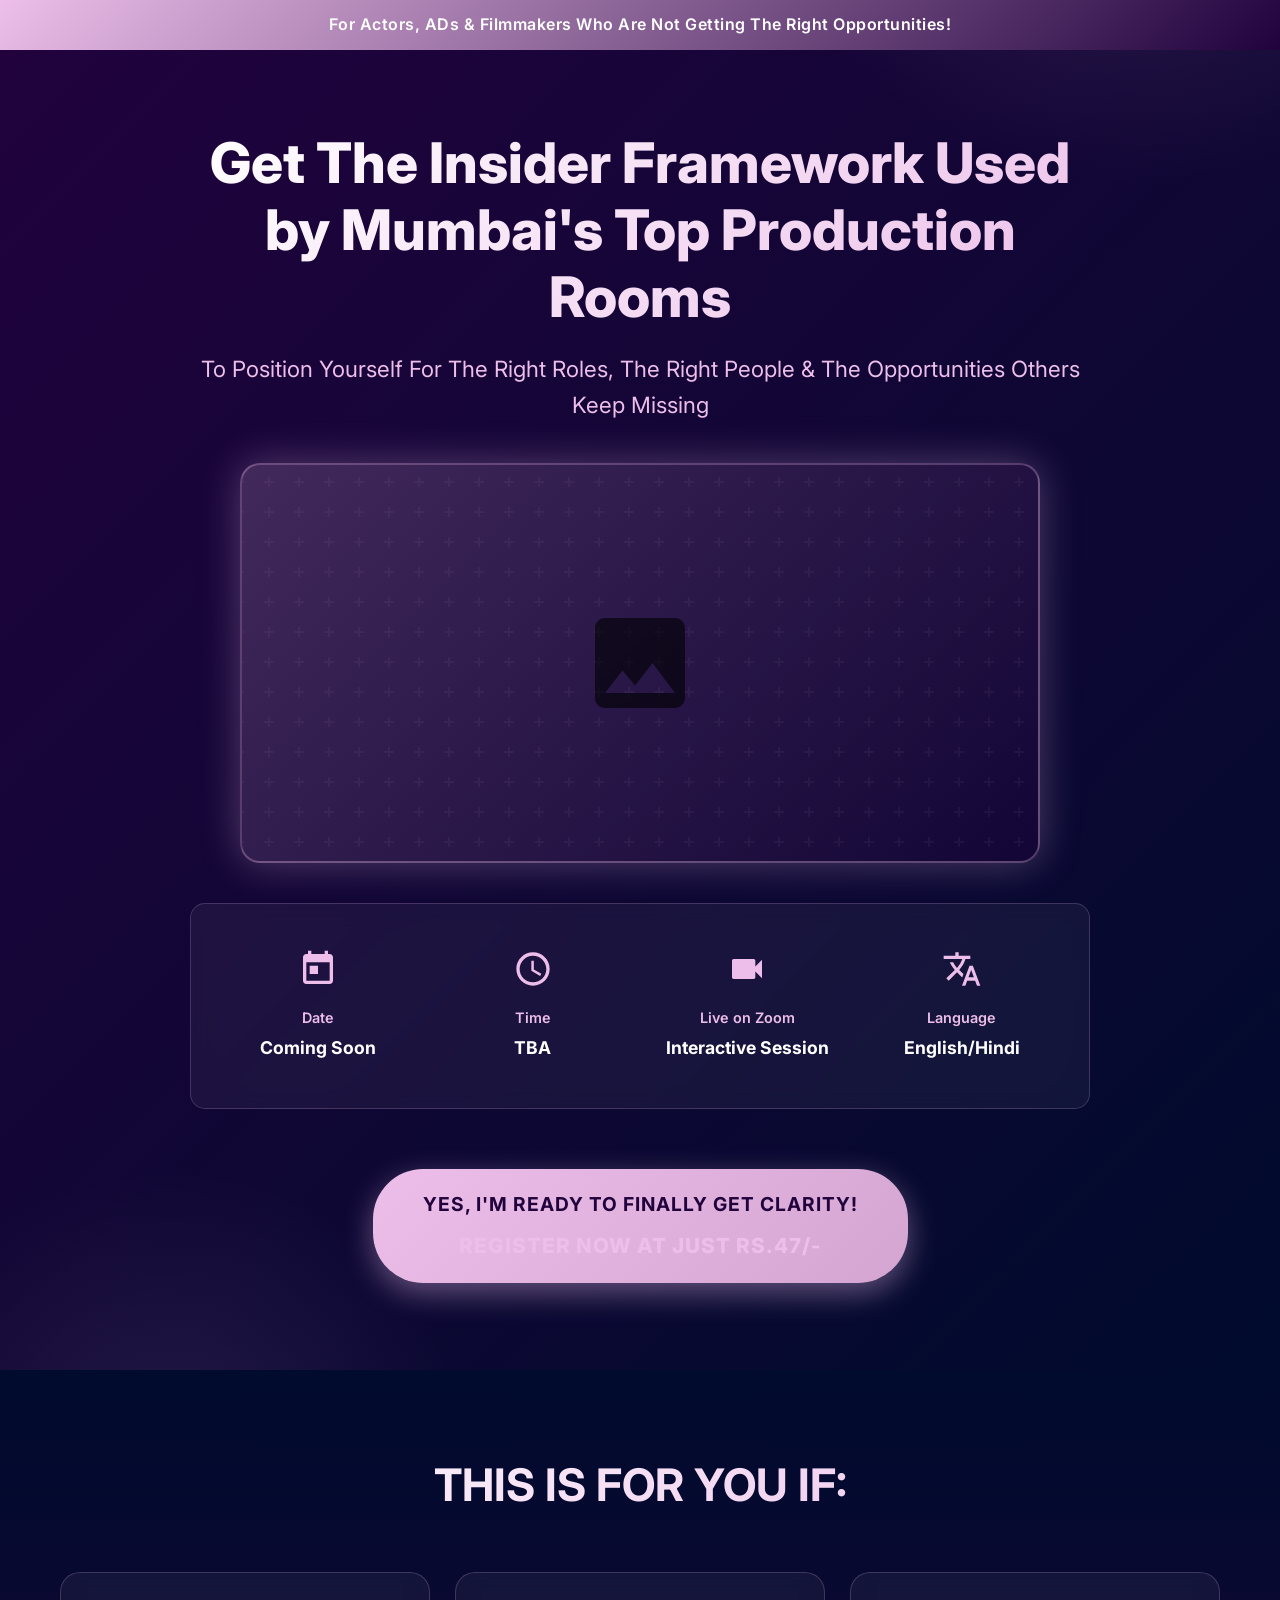
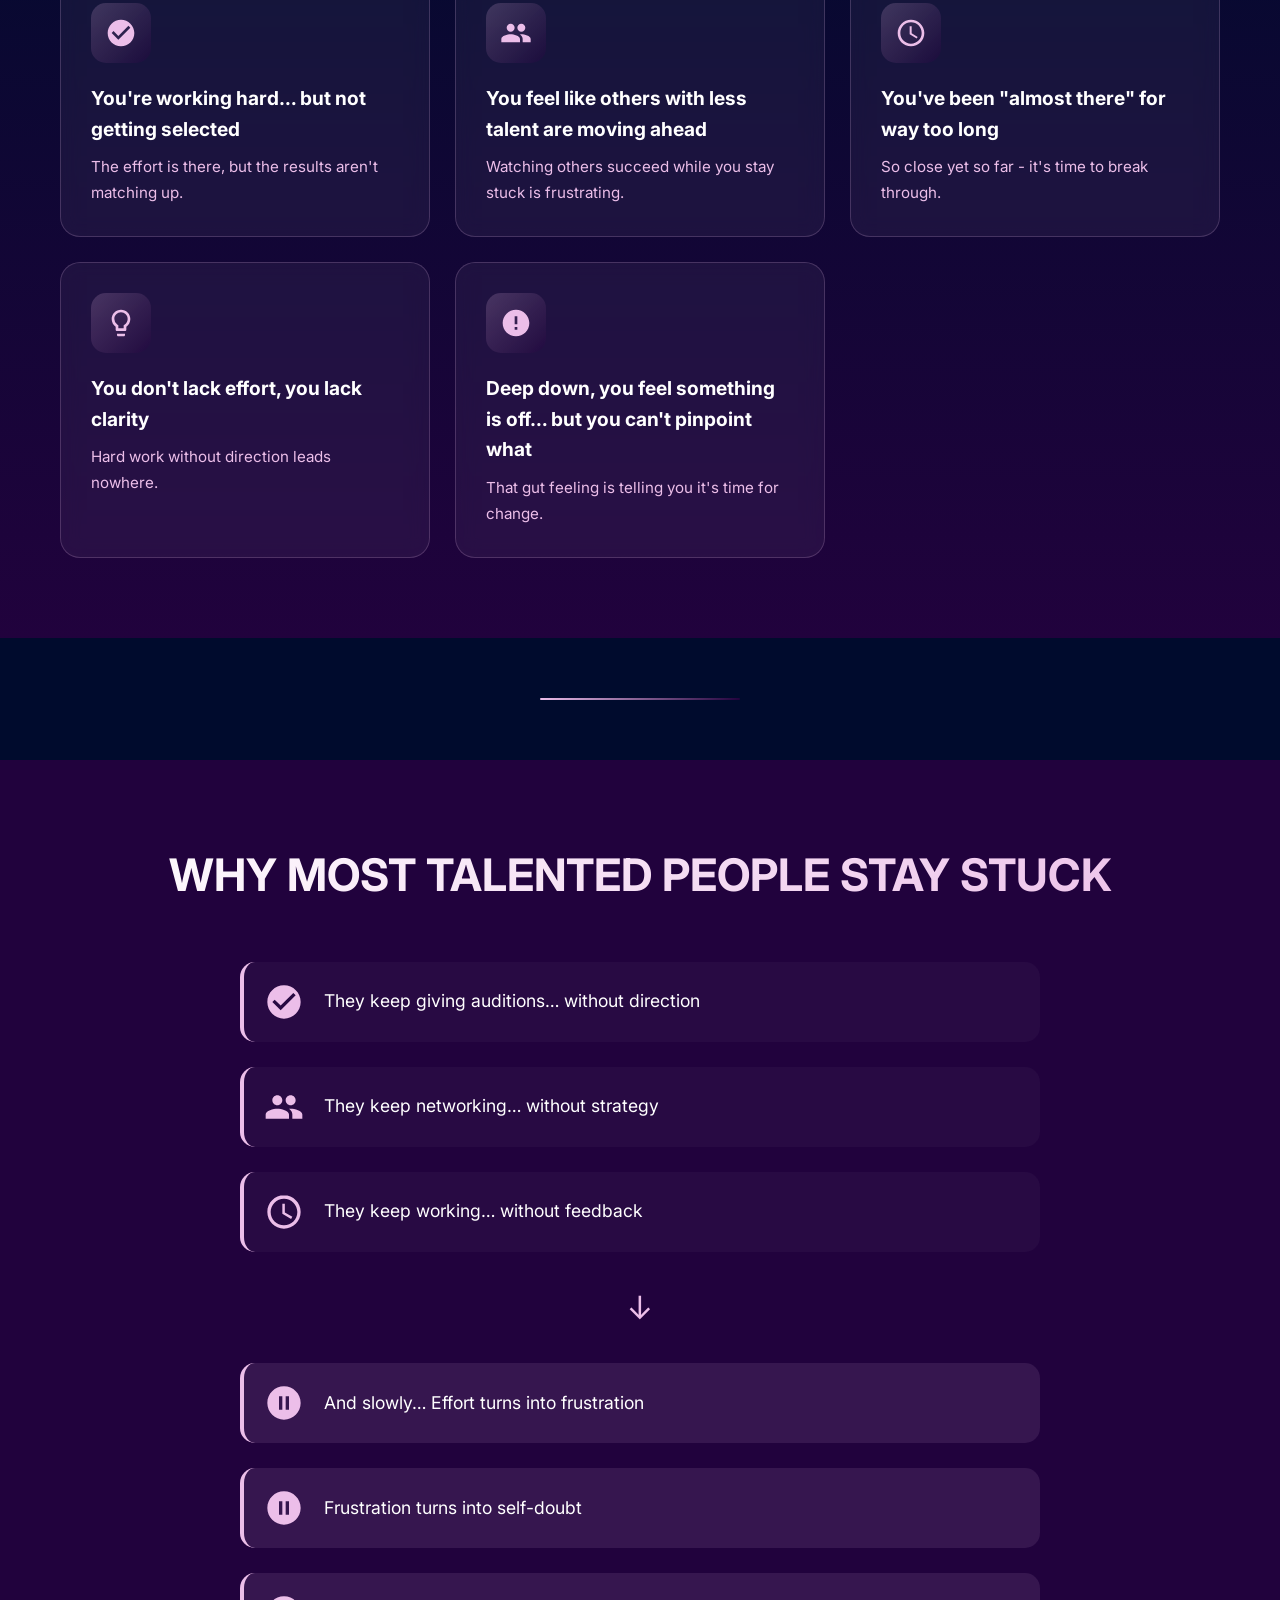
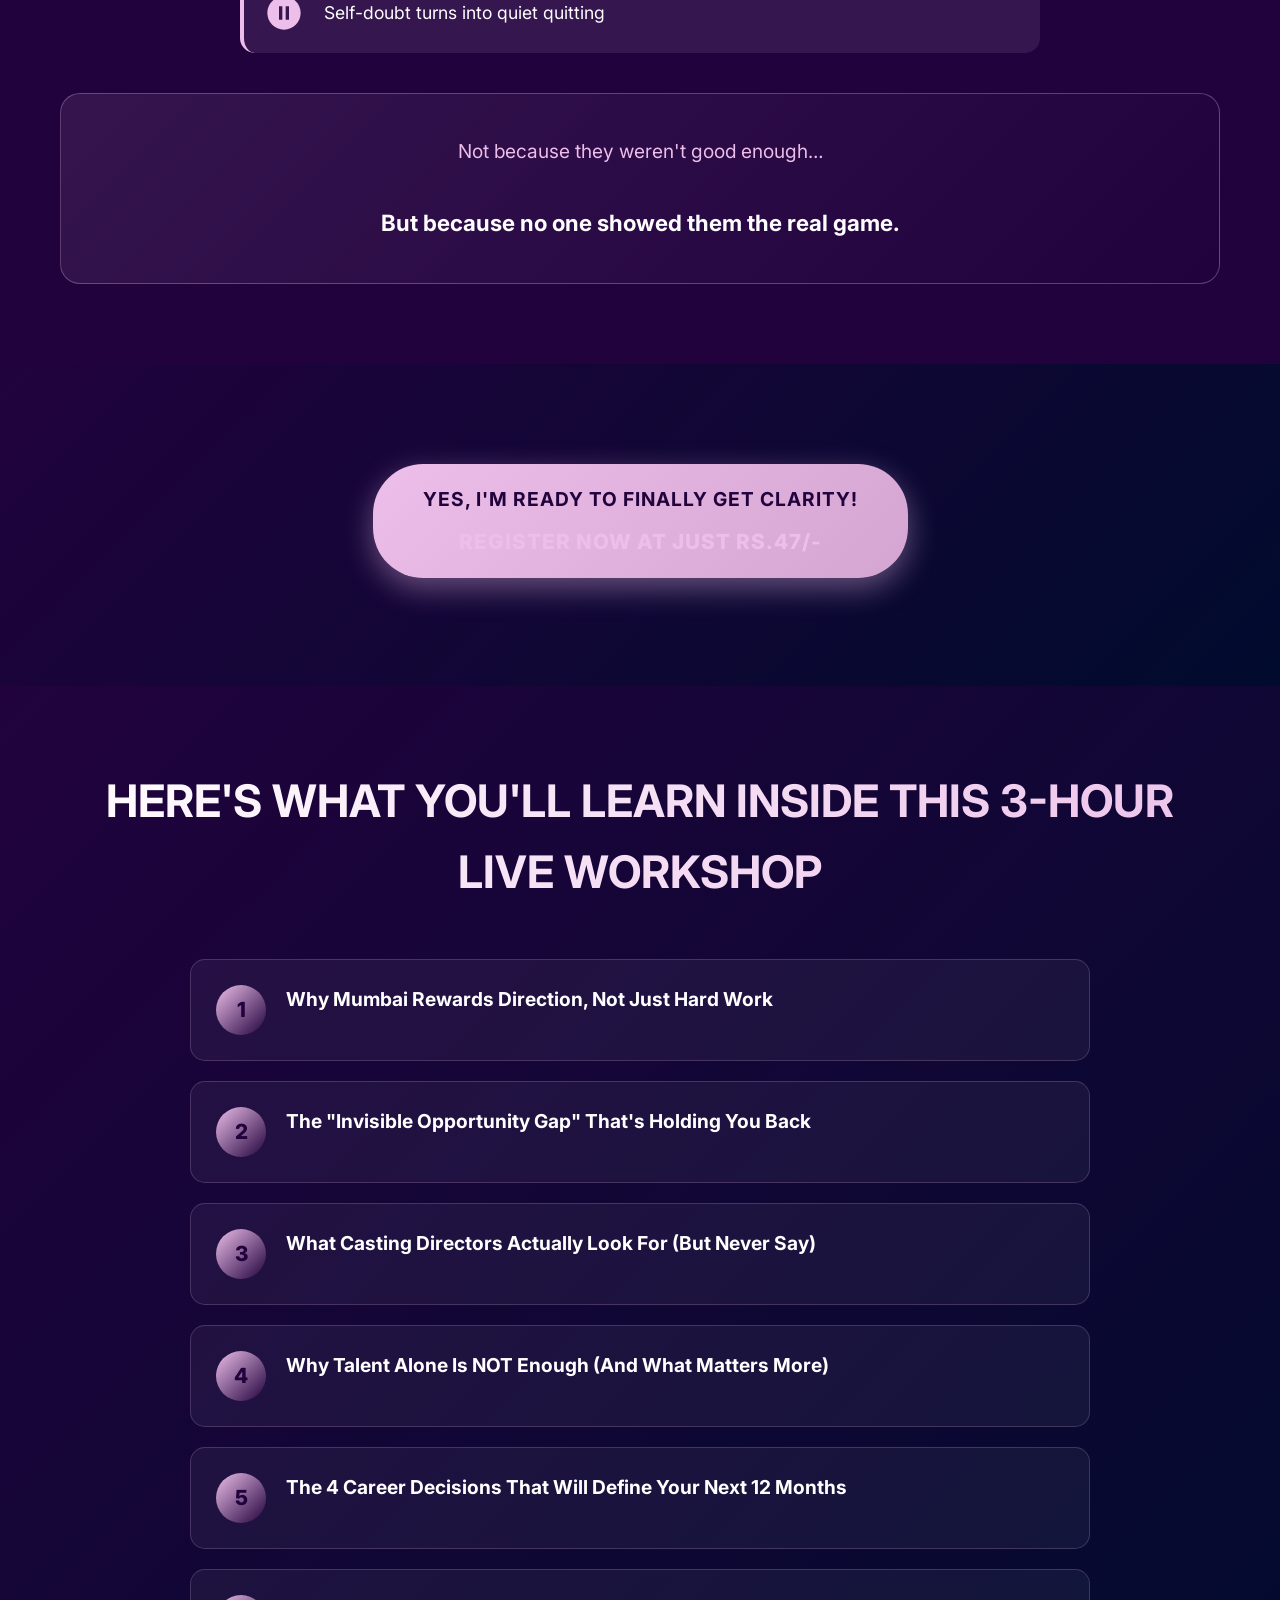
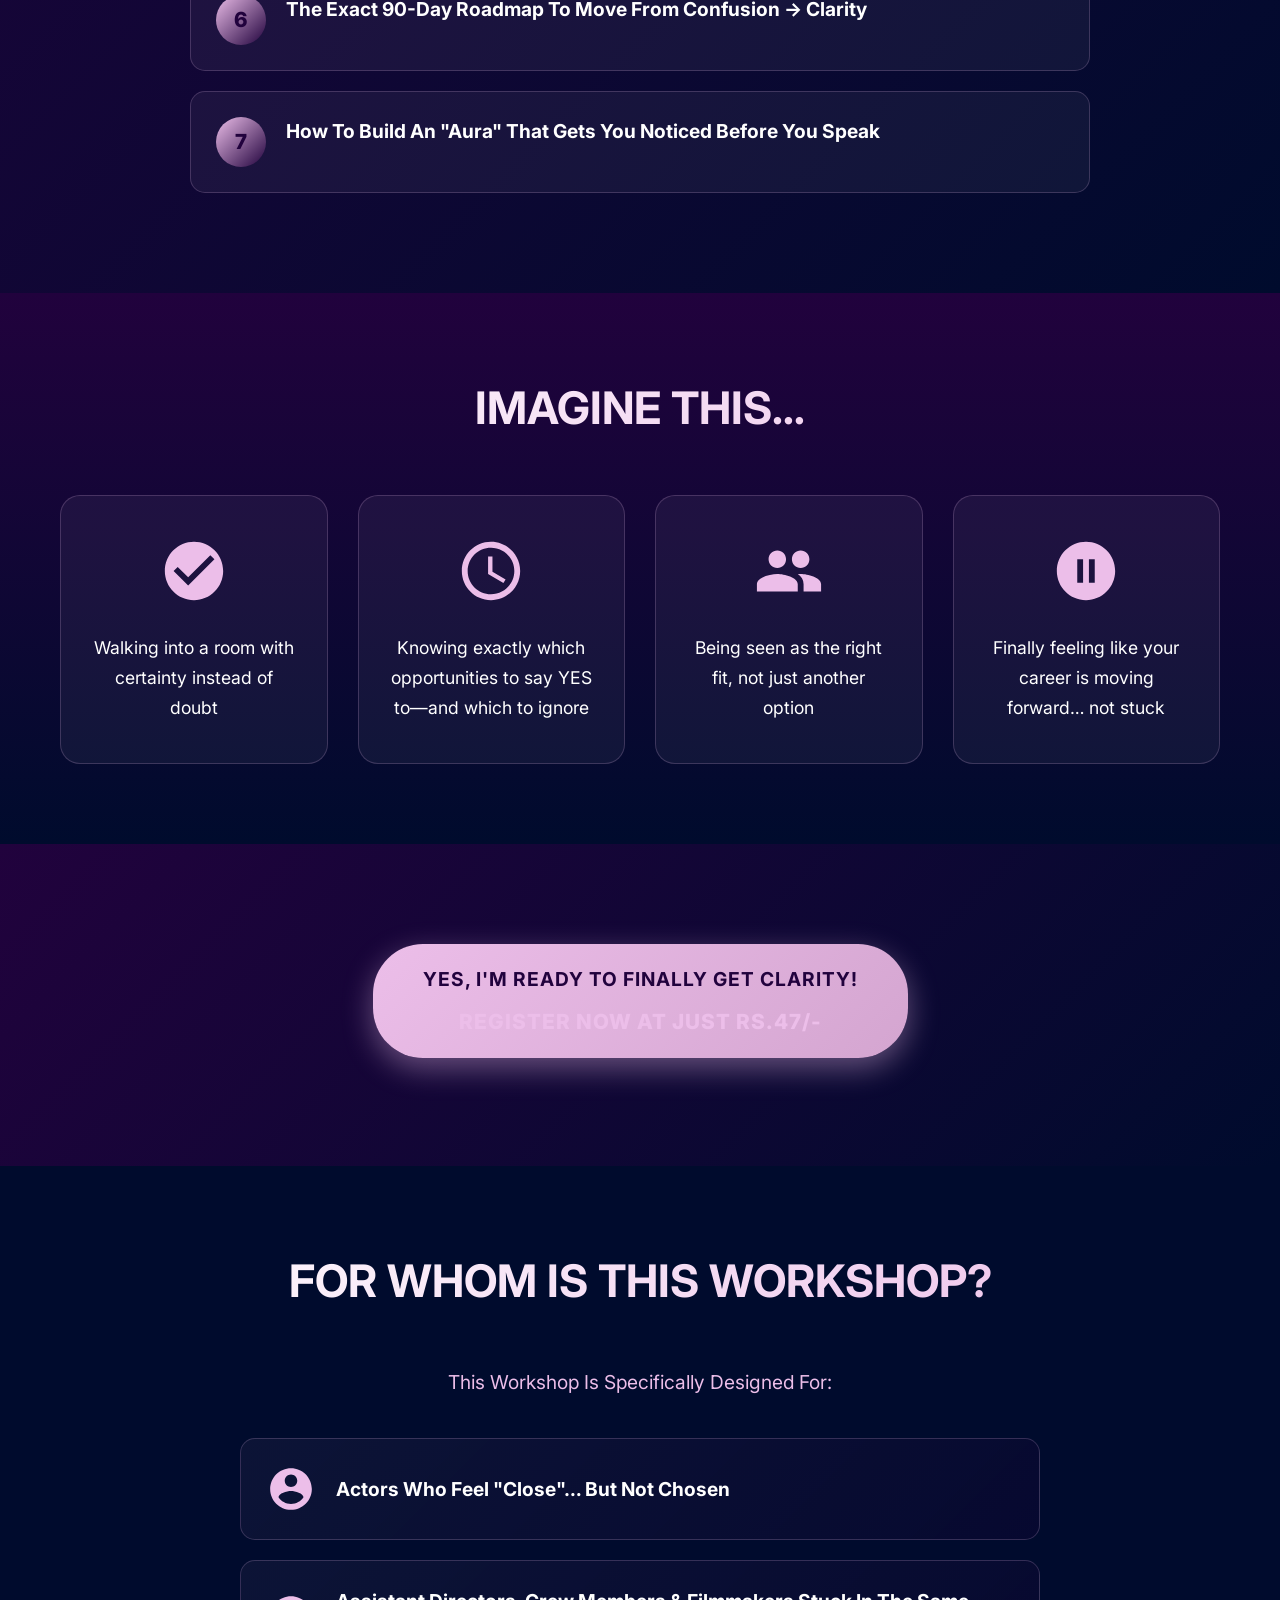
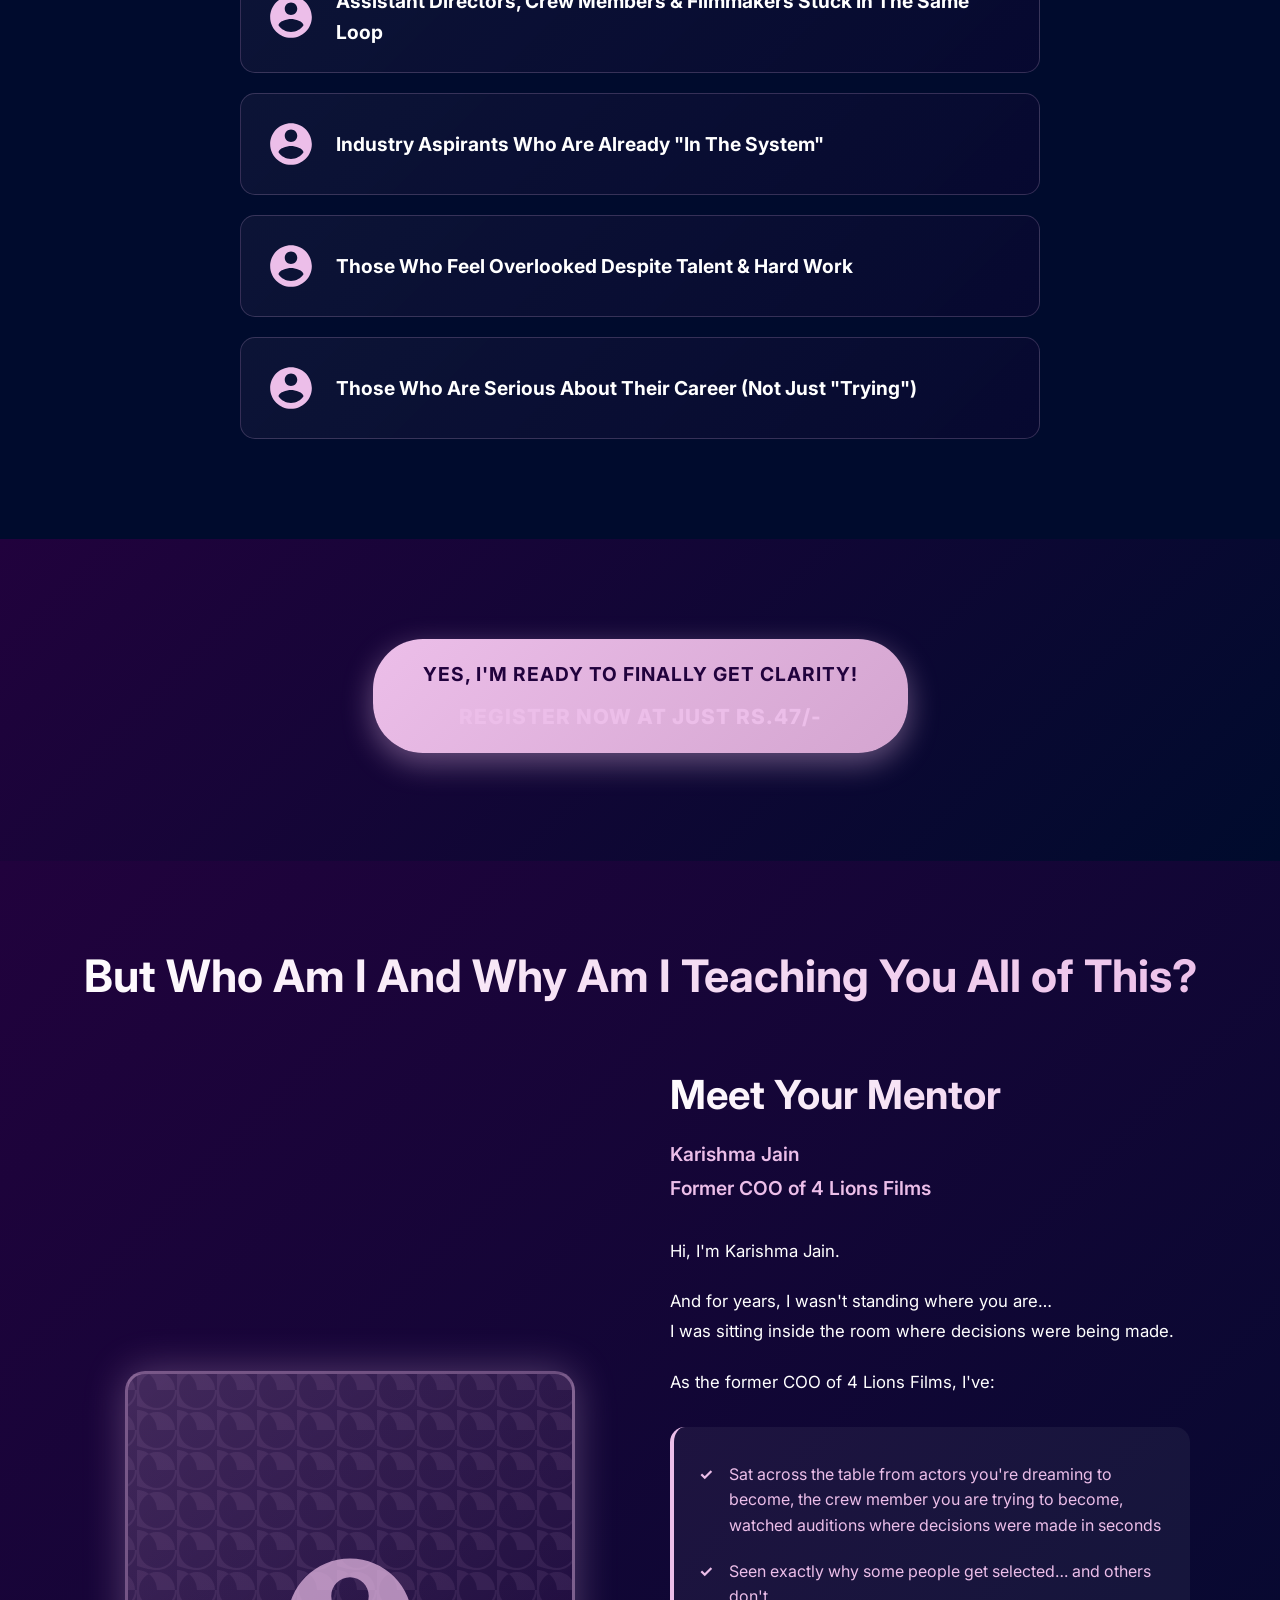
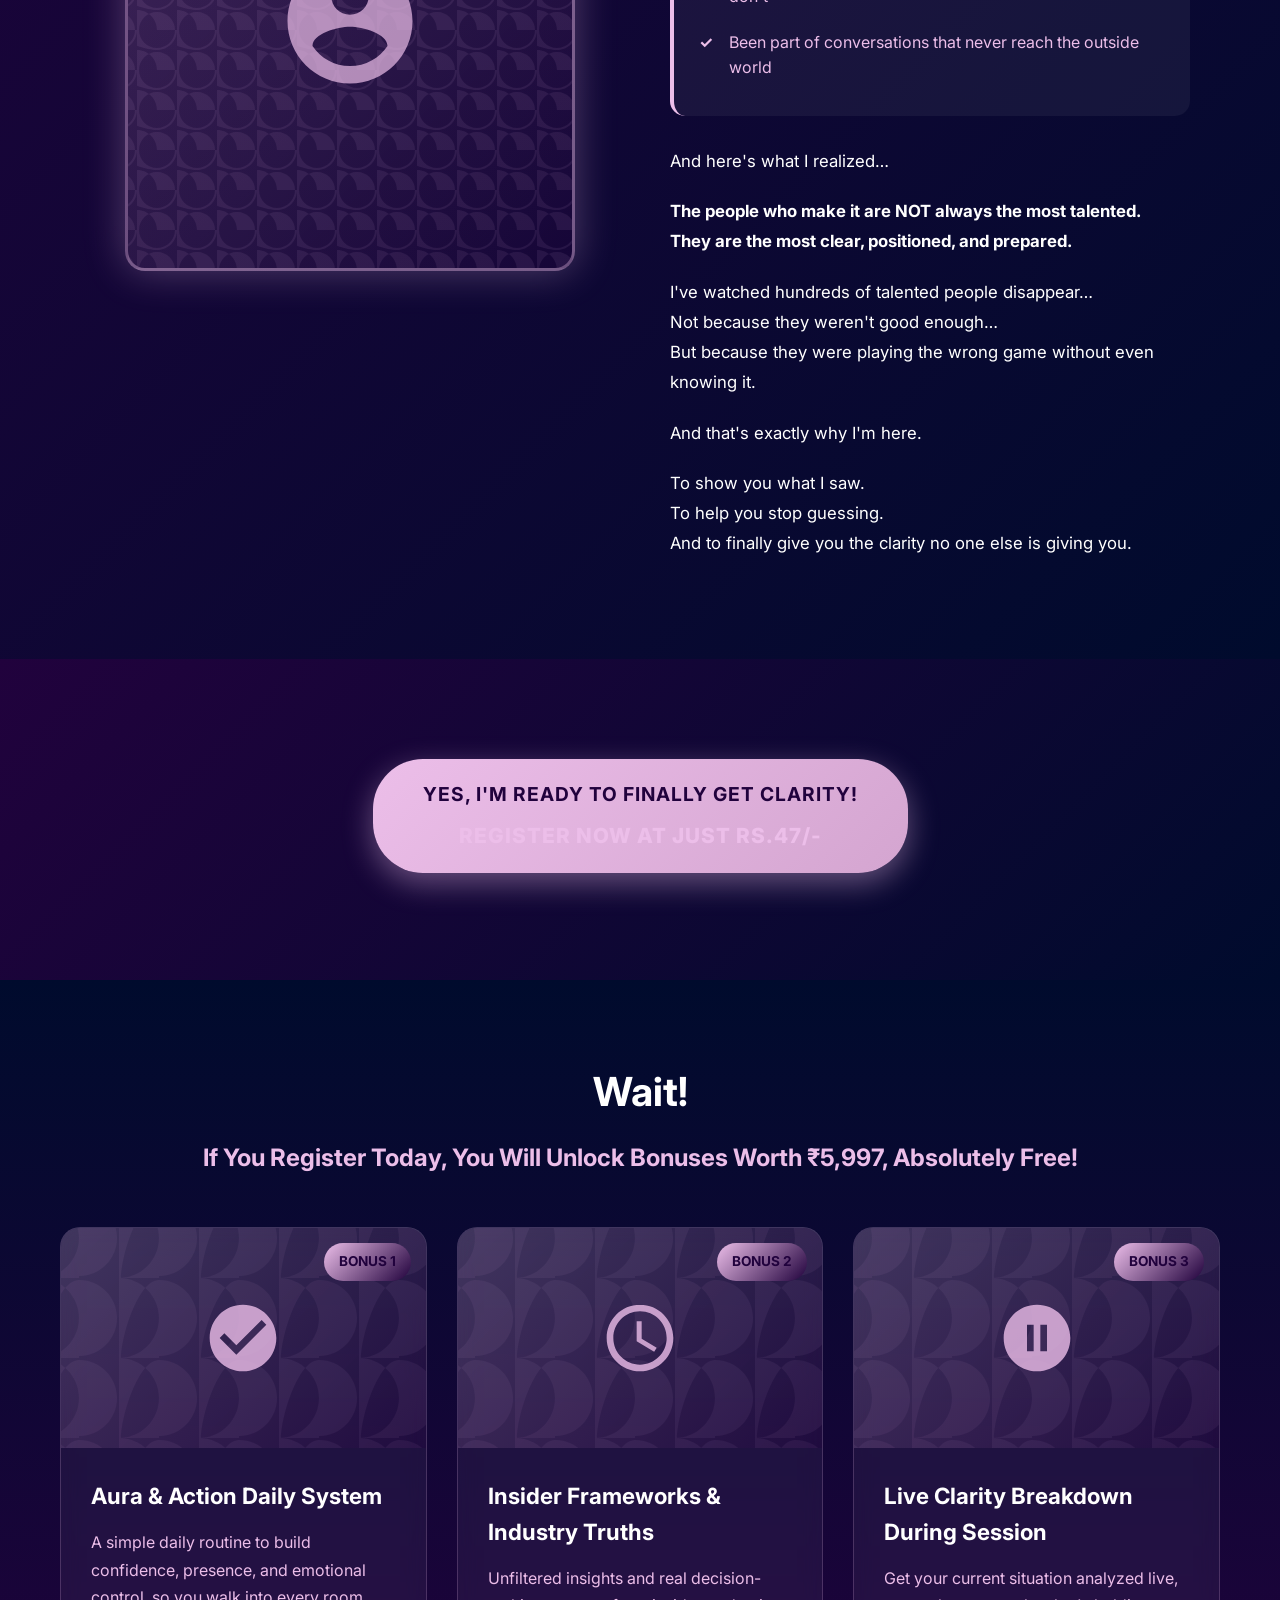
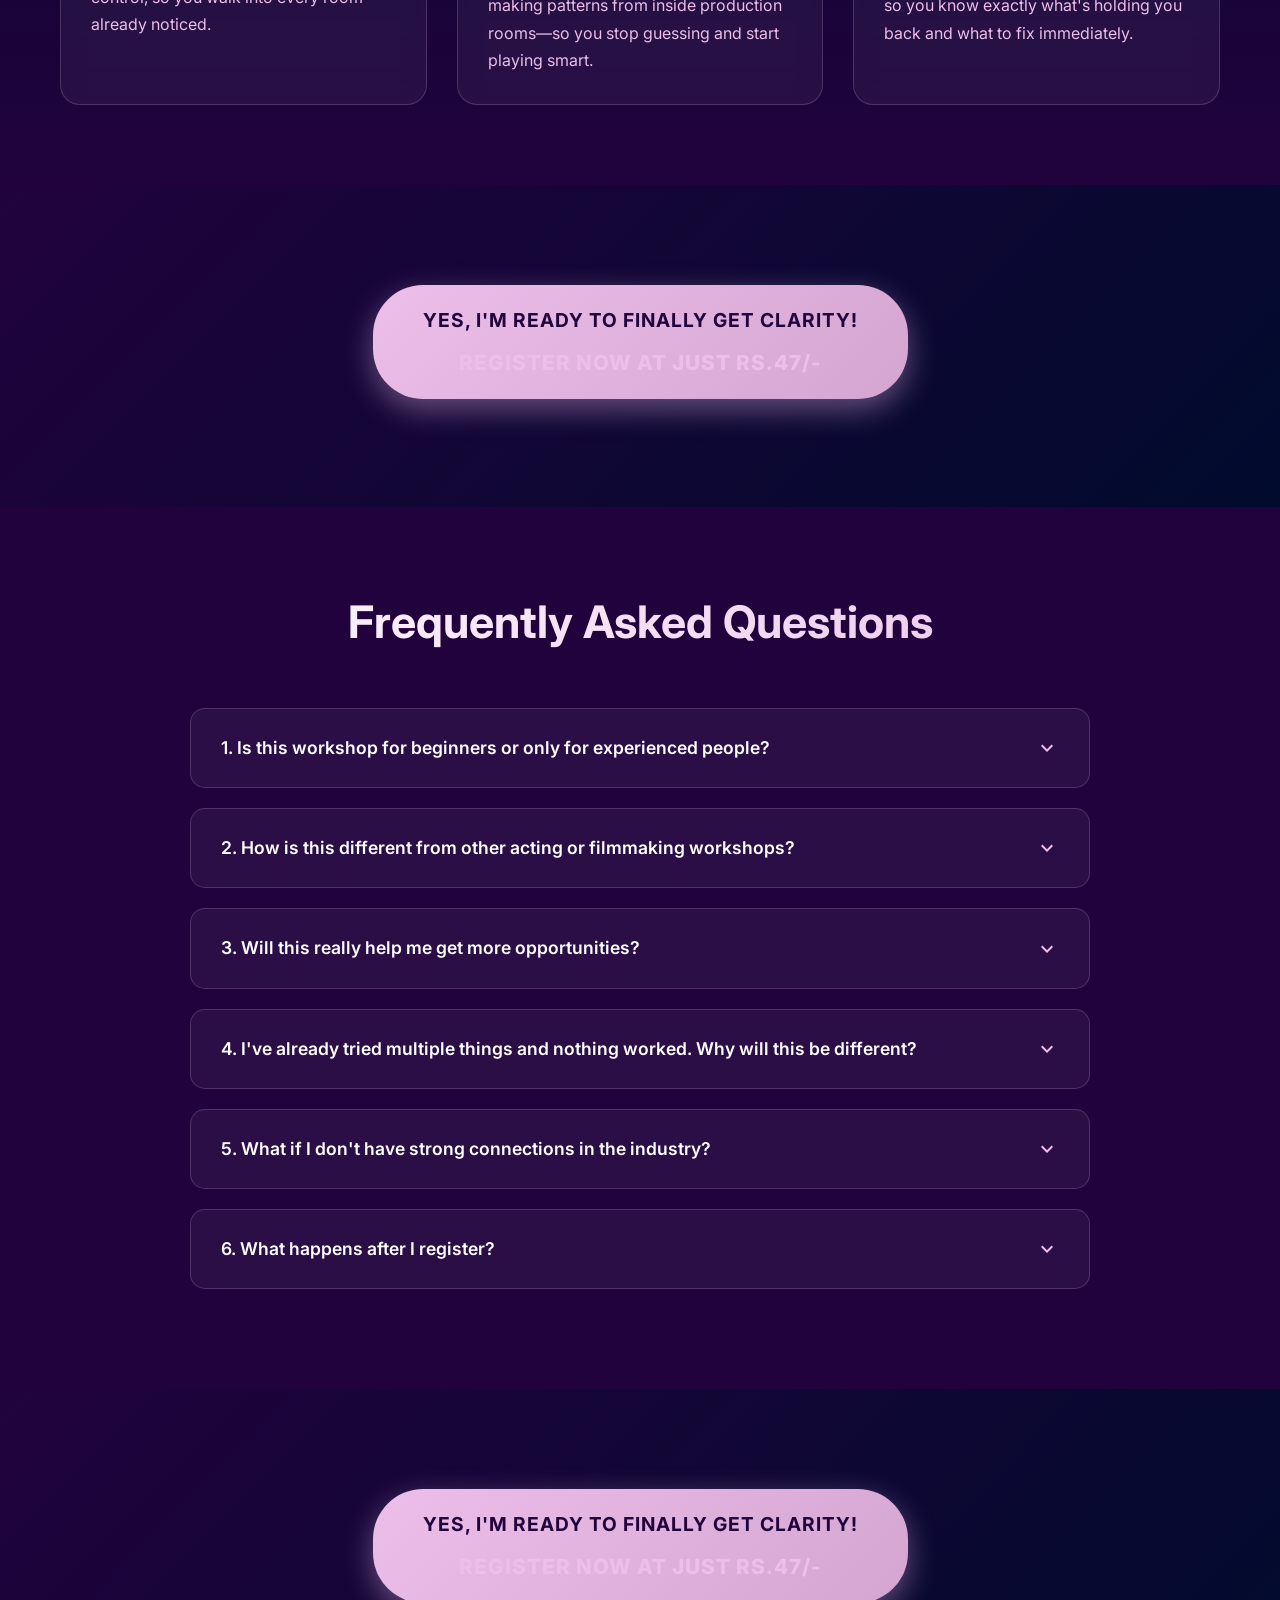
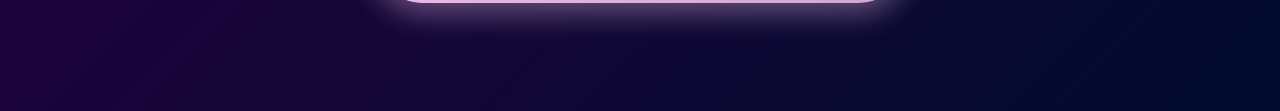
==== commit 09fd7c65: "update branch" ====
--- a/landing-page.html
+++ b/landing-page.html
@@ -15,17 +15,26 @@
         }
 
         :root {
-            --primary-purple: #ecbee9;
-            --deep-purple: #21023d;
-            --navy-blue: #000b2d;
+            --primary-light: #ecbee9;
+            --primary-dark: #21023d;
+            --primary-navy: #000b2d;
             --white: #ffffff;
             --gradient-1: linear-gradient(135deg, #21023d 0%, #000b2d 100%);
             --gradient-2: linear-gradient(135deg, #ecbee9 0%, #21023d 100%);
+            --gradient-3: linear-gradient(180deg, rgba(236, 190, 233, 0.1) 0%, rgba(0, 11, 45, 0) 100%);
+            --shadow-sm: 0 2px 8px rgba(0, 0, 0, 0.1);
+            --shadow-md: 0 4px 16px rgba(0, 0, 0, 0.15);
+            --shadow-lg: 0 8px 32px rgba(0, 0, 0, 0.2);
+            --shadow-glow: 0 0 40px rgba(236, 190, 233, 0.3);
+        }
+
+        html {
+            scroll-behavior: smooth;
         }
 
         body {
             font-family: 'Inter', sans-serif;
-            background-color: var(--navy-blue);
+            background: var(--primary-navy);
             color: var(--white);
             line-height: 1.6;
             overflow-x: hidden;
@@ -39,25 +48,41 @@
 
         /* Pre-header Banner */
         .pre-header {
-            background: var(--primary-purple);
-            color: var(--deep-purple);
+            background: var(--gradient-2);
+            padding: 12px 0;
             text-align: center;
-            padding: 12px 20px;
+            position: relative;
+            overflow: hidden;
+        }
+
+        .pre-header::before {
+            content: '';
+            position: absolute;
+            top: 0;
+            left: -100%;
+            width: 100%;
+            height: 100%;
+            background: linear-gradient(90deg, transparent, rgba(255,255,255,0.2), transparent);
+            animation: shimmer 3s infinite;
+        }
+
+        @keyframes shimmer {
+            0% { left: -100%; }
+            100% { left: 100%; }
+        }
+
+        .pre-header p {
+            font-size: clamp(0.85rem, 2vw, 1rem);
             font-weight: 600;
-            font-size: 14px;
-            position: sticky;
-            top: 0;
-            z-index: 1000;
+            letter-spacing: 0.5px;
+            position: relative;
+            z-index: 1;
         }
 
         /* Hero Section */
         .hero {
             background: var(--gradient-1);
-            min-height: 100vh;
-            display: flex;
-            align-items: center;
-            justify-content: center;
-            padding: 80px 20px;
+            padding: 80px 0 60px;
             position: relative;
             overflow: hidden;
         }
@@ -66,41 +91,87 @@
             content: '';
             position: absolute;
             top: -50%;
-            right: -50%;
-            width: 100%;
-            height: 100%;
+            right: -20%;
+            width: 800px;
+            height: 800px;
+            background: radial-gradient(circle, rgba(236, 190, 233, 0.15) 0%, transparent 70%);
+            border-radius: 50%;
+        }
+
+        .hero::after {
+            content: '';
+            position: absolute;
+            bottom: -30%;
+            left: -10%;
+            width: 600px;
+            height: 600px;
             background: radial-gradient(circle, rgba(236, 190, 233, 0.1) 0%, transparent 70%);
-            animation: pulse 4s ease-in-out infinite;
-        }
-
-        @keyframes pulse {
-            0%, 100% { transform: scale(1); opacity: 0.5; }
-            50% { transform: scale(1.1); opacity: 0.8; }
+            border-radius: 50%;
         }
 
         .hero-content {
+            position: relative;
+            z-index: 2;
             text-align: center;
             max-width: 900px;
-            position: relative;
-            z-index: 1;
+            margin: 0 auto;
         }
 
         .hero h1 {
-            font-size: clamp(28px, 5vw, 48px);
+            font-size: clamp(2rem, 5vw, 3.5rem);
             font-weight: 800;
+            line-height: 1.2;
             margin-bottom: 20px;
-            line-height: 1.2;
-            background: linear-gradient(135deg, #ecbee9 0%, #ffffff 100%);
+            background: linear-gradient(135deg, #ffffff 0%, #ecbee9 100%);
             -webkit-background-clip: text;
             -webkit-text-fill-color: transparent;
             background-clip: text;
         }
 
         .hero-subheading {
-            font-size: clamp(16px, 2.5vw, 22px);
+            font-size: clamp(1.1rem, 2.5vw, 1.4rem);
+            color: var(--primary-light);
             margin-bottom: 40px;
-            color: var(--primary-purple);
             font-weight: 400;
+        }
+
+        /* Image Banner Placeholder */
+        .hero-image-banner {
+            width: 100%;
+            max-width: 800px;
+            height: 400px;
+            margin: 40px auto;
+            background: linear-gradient(135deg, rgba(236, 190, 233, 0.2) 0%, rgba(33, 2, 61, 0.4) 100%);
+            border-radius: 20px;
+            border: 2px solid rgba(236, 190, 233, 0.3);
+            display: flex;
+            align-items: center;
+            justify-content: center;
+            position: relative;
+            overflow: hidden;
+            box-shadow: var(--shadow-glow);
+        }
+
+        .hero-image-banner::before {
+            content: '';
+            position: absolute;
+            width: 200%;
+            height: 200%;
+            background: url("data:image/svg+xml,%3Csvg width='60' height='60' viewBox='0 0 60 60' xmlns='http://www.w3.org/2000/svg'%3E%3Cg fill='none' fill-rule='evenodd'%3E%3Cg fill='%23ecbee9' fill-opacity='0.05'%3E%3Cpath d='M36 34v-4h-2v4h-4v2h4v4h2v-4h4v-2h-4zm0-30V0h-2v4h-4v2h4v4h2V6h4V4h-4zM6 34v-4H4v4H0v2h4v4h2v-4h4v-2H6zM6 4V0H4v4H0v2h4v4h2V6h4V4H6z'/%3E%3C/g%3E%3C/g%3E%3C/svg%3E");
+            animation: rotate 60s linear infinite;
+        }
+
+        @keyframes rotate {
+            from { transform: rotate(0deg); }
+            to { transform: rotate(360deg); }
+        }
+
+        .hero-image-banner svg {
+            width: 120px;
+            height: 120px;
+            opacity: 0.6;
+            position: relative;
+            z-index: 1;
         }
 
         .event-details {
@@ -109,280 +180,491 @@
             gap: 20px;
             margin: 40px 0;
             background: rgba(255, 255, 255, 0.05);
+            backdrop-filter: blur(10px);
+            border-radius: 15px;
             padding: 30px;
-            border-radius: 20px;
-            backdrop-filter: blur(10px);
             border: 1px solid rgba(236, 190, 233, 0.2);
         }
 
-        .detail-item {
+        .event-detail-item {
             text-align: center;
-        }
-
-        .detail-label {
-            font-size: 14px;
-            color: var(--primary-purple);
-            margin-bottom: 8px;
-            text-transform: uppercase;
-            letter-spacing: 1px;
-        }
-
-        .detail-value {
-            font-size: 18px;
+            padding: 15px;
+        }
+
+        .event-detail-item svg {
+            width: 40px;
+            height: 40px;
+            margin-bottom: 10px;
+            fill: var(--primary-light);
+        }
+
+        .event-detail-item h3 {
+            font-size: 0.9rem;
+            color: var(--primary-light);
+            margin-bottom: 5px;
             font-weight: 600;
+        }
+
+        .event-detail-item p {
+            font-size: 1.1rem;
+            font-weight: 700;
         }
 
         /* CTA Button */
         .cta-button {
             display: inline-block;
-            background: linear-gradient(135deg, #ecbee9 0%, #d4a5d1 100%);
-            color: var(--deep-purple);
-            padding: 18px 40px;
-            font-size: 18px;
+            background: linear-gradient(135deg, #ecbee9 0%, #d4a5d0 100%);
+            color: var(--primary-dark);
+            padding: 20px 50px;
+            border-radius: 50px;
+            text-decoration: none;
             font-weight: 700;
-            text-decoration: none;
-            border-radius: 50px;
+            font-size: clamp(1rem, 2vw, 1.2rem);
+            text-transform: uppercase;
+            letter-spacing: 1px;
             transition: all 0.3s ease;
-            box-shadow: 0 10px 30px rgba(236, 190, 233, 0.3);
-            margin: 10px;
+            box-shadow: 0 10px 30px rgba(236, 190, 233, 0.4);
+            position: relative;
+            overflow: hidden;
             border: none;
             cursor: pointer;
-            text-align: center;
+            margin: 20px 0;
+        }
+
+        .cta-button::before {
+            content: '';
+            position: absolute;
+            top: 50%;
+            left: 50%;
+            width: 0;
+            height: 0;
+            background: rgba(255, 255, 255, 0.3);
+            border-radius: 50%;
+            transform: translate(-50%, -50%);
+            transition: width 0.6s, height 0.6s;
+        }
+
+        .cta-button:hover::before {
+            width: 300px;
+            height: 300px;
         }
 
         .cta-button:hover {
-            transform: translateY(-3px);
-            box-shadow: 0 15px 40px rgba(236, 190, 233, 0.5);
+            transform: translateY(-5px);
+            box-shadow: 0 15px 40px rgba(236, 190, 233, 0.6);
         }
 
         .cta-button.pulse {
-            animation: buttonPulse 2s infinite;
-        }
-
-        @keyframes buttonPulse {
-            0% { box-shadow: 0 10px 30px rgba(236, 190, 233, 0.3); }
-            50% { box-shadow: 0 15px 50px rgba(236, 190, 233, 0.6); }
-            100% { box-shadow: 0 10px 30px rgba(236, 190, 233, 0.3); }
+            animation: pulse 2s infinite;
+        }
+
+        @keyframes pulse {
+            0% { box-shadow: 0 0 0 0 rgba(236, 190, 233, 0.7); }
+            70% { box-shadow: 0 0 0 20px rgba(236, 190, 233, 0); }
+            100% { box-shadow: 0 0 0 0 rgba(236, 190, 233, 0); }
         }
 
         .price-tag {
-            font-size: 32px;
+            display: block;
+            margin-top: 10px;
+            font-size: 1.3rem;
             font-weight: 800;
-            color: var(--primary-purple);
-            margin-top: 20px;
-            display: block;
+            color: var(--primary-light);
         }
 
         /* Section Styles */
         section {
-            padding: 80px 20px;
+            padding: 80px 0;
+            position: relative;
         }
 
         .section-title {
-            font-size: clamp(24px, 4vw, 36px);
+            font-size: clamp(1.8rem, 4vw, 2.8rem);
+            font-weight: 700;
             text-align: center;
             margin-bottom: 50px;
-            font-weight: 700;
-            color: var(--primary-purple);
-        }
-
-        /* This Is For You Section */
-        .for-you {
-            background: var(--deep-purple);
-        }
-
-        .pain-points {
+            background: linear-gradient(135deg, #ffffff 0%, #ecbee9 100%);
+            -webkit-background-clip: text;
+            -webkit-text-fill-color: transparent;
+            background-clip: text;
+        }
+
+        /* For You If Section */
+        .for-you-if {
+            background: linear-gradient(180deg, var(--primary-navy) 0%, var(--primary-dark) 100%);
+        }
+
+        .cards-grid {
             display: grid;
-            grid-template-columns: repeat(auto-fit, minmax(300px, 1fr));
+            grid-template-columns: repeat(auto-fit, minmax(280px, 1fr));
             gap: 25px;
+            margin-top: 40px;
+        }
+
+        .card {
+            background: rgba(255, 255, 255, 0.05);
+            backdrop-filter: blur(10px);
+            border-radius: 20px;
+            padding: 30px;
+            border: 1px solid rgba(236, 190, 233, 0.2);
+            transition: all 0.3s ease;
+            position: relative;
+            overflow: hidden;
+        }
+
+        .card::before {
+            content: '';
+            position: absolute;
+            top: 0;
+            left: 0;
+            width: 100%;
+            height: 4px;
+            background: var(--gradient-2);
+            transform: scaleX(0);
+            transition: transform 0.3s ease;
+        }
+
+        .card:hover {
+            transform: translateY(-10px);
+            box-shadow: var(--shadow-glow);
+            border-color: rgba(236, 190, 233, 0.5);
+        }
+
+        .card:hover::before {
+            transform: scaleX(1);
+        }
+
+        .card-icon {
+            width: 60px;
+            height: 60px;
+            background: linear-gradient(135deg, rgba(236, 190, 233, 0.2) 0%, rgba(33, 2, 61, 0.4) 100%);
+            border-radius: 15px;
+            display: flex;
+            align-items: center;
+            justify-content: center;
+            margin-bottom: 20px;
+        }
+
+        .card-icon svg {
+            width: 32px;
+            height: 32px;
+            fill: var(--primary-light);
+        }
+
+        .card h3 {
+            font-size: 1.2rem;
+            margin-bottom: 10px;
+            color: var(--white);
+        }
+
+        .card p {
+            color: var(--primary-light);
+            font-size: 0.95rem;
+            line-height: 1.7;
+        }
+
+        /* Why Stuck Section */
+        .why-stuck {
+            background: var(--primary-dark);
+        }
+
+        .stuck-flow {
+            max-width: 800px;
+            margin: 0 auto;
+            position: relative;
+        }
+
+        .stuck-item {
+            display: flex;
+            align-items: center;
+            margin-bottom: 25px;
+            padding: 20px;
+            background: rgba(255, 255, 255, 0.03);
+            border-radius: 15px;
+            border-left: 4px solid var(--primary-light);
+            transition: all 0.3s ease;
+        }
+
+        .stuck-item:hover {
+            background: rgba(236, 190, 233, 0.1);
+            transform: translateX(10px);
+        }
+
+        .stuck-item svg {
+            width: 40px;
+            height: 40px;
+            fill: var(--primary-light);
+            margin-right: 20px;
+            flex-shrink: 0;
+        }
+
+        .stuck-item p {
+            font-size: 1.1rem;
+            color: var(--white);
+        }
+
+        .stuck-arrow {
+            text-align: center;
+            margin: 30px 0;
+            color: var(--primary-light);
+            font-size: 2rem;
+            animation: bounce 2s infinite;
+        }
+
+        @keyframes bounce {
+            0%, 20%, 50%, 80%, 100% { transform: translateY(0); }
+            40% { transform: translateY(-10px); }
+            60% { transform: translateY(-5px); }
+        }
+
+        .stuck-conclusion {
+            background: linear-gradient(135deg, rgba(236, 190, 233, 0.1) 0%, rgba(33, 2, 61, 0.3) 100%);
+            padding: 40px;
+            border-radius: 20px;
+            text-align: center;
+            margin-top: 40px;
+            border: 1px solid rgba(236, 190, 233, 0.3);
+        }
+
+        .stuck-conclusion p {
+            font-size: 1.2rem;
+            line-height: 1.8;
+            color: var(--primary-light);
+        }
+
+        .stuck-conclusion strong {
+            color: var(--white);
+            font-size: 1.4rem;
+        }
+
+        /* What You'll Learn Section */
+        .what-learn {
+            background: var(--gradient-1);
+        }
+
+        .learn-list {
             max-width: 900px;
             margin: 0 auto;
         }
 
-        .pain-point {
+        .learn-item {
+            display: flex;
+            align-items: flex-start;
+            padding: 25px;
+            margin-bottom: 20px;
             background: rgba(255, 255, 255, 0.05);
-            padding: 25px;
-            border-radius: 15px;
-            border-left: 4px solid var(--primary-purple);
-            transition: transform 0.3s ease;
-        }
-
-        .pain-point:hover {
-            transform: translateX(10px);
-        }
-
-        .pain-point p {
-            font-size: 16px;
-            line-height: 1.6;
-        }
-
-        /* Why Stuck Section */
-        .why-stuck {
-            background: var(--navy-blue);
-        }
-
-        .stuck-content {
-            max-width: 800px;
-            margin: 0 auto;
-            text-align: center;
-        }
-
-        .stuck-list {
-            list-style: none;
-            margin: 30px 0;
-        }
-
-        .stuck-list li {
-            padding: 15px 0;
-            font-size: 18px;
-            border-bottom: 1px solid rgba(236, 190, 233, 0.2);
-        }
-
-        .stuck-list li:last-child {
-            border-bottom: none;
-        }
-
-        .transformation {
-            margin: 40px 0;
-            padding: 30px;
-            background: rgba(236, 190, 233, 0.1);
-            border-radius: 15px;
-        }
-
-        .transformation p {
-            margin: 10px 0;
-            font-size: 18px;
-        }
-
-        .highlight {
-            color: var(--primary-purple);
-            font-weight: 600;
-        }
-
-        /* What You'll Learn Section */
-        .what-learn {
-            background: var(--deep-purple);
-        }
-
-        .learning-grid {
-            display: grid;
-            grid-template-columns: repeat(auto-fit, minmax(280px, 1fr));
-            gap: 20px;
-            max-width: 1100px;
-            margin: 0 auto;
-        }
-
-        .learning-item {
-            background: rgba(255, 255, 255, 0.05);
-            padding: 25px;
             border-radius: 15px;
             border: 1px solid rgba(236, 190, 233, 0.2);
             transition: all 0.3s ease;
         }
 
-        .learning-item:hover {
+        .learn-item:hover {
             background: rgba(236, 190, 233, 0.1);
-            transform: translateY(-5px);
-        }
-
-        .learning-item h3 {
-            color: var(--primary-purple);
-            font-size: 16px;
-            margin-bottom: 10px;
+            transform: scale(1.02);
+            border-color: rgba(236, 190, 233, 0.5);
+        }
+
+        .learn-number {
+            width: 50px;
+            height: 50px;
+            background: var(--gradient-2);
+            border-radius: 50%;
+            display: flex;
+            align-items: center;
+            justify-content: center;
+            font-weight: 800;
+            font-size: 1.3rem;
+            color: var(--primary-dark);
+            margin-right: 20px;
+            flex-shrink: 0;
+        }
+
+        .learn-item h3 {
+            font-size: 1.2rem;
+            color: var(--white);
+            line-height: 1.5;
         }
 
         /* Imagine Section */
         .imagine {
-            background: var(--navy-blue);
-        }
-
-        .imagine-content {
+            background: linear-gradient(180deg, var(--primary-dark) 0%, var(--primary-navy) 100%);
+        }
+
+        .imagine-grid {
+            display: grid;
+            grid-template-columns: repeat(auto-fit, minmax(250px, 1fr));
+            gap: 30px;
+            margin-top: 40px;
+        }
+
+        .imagine-card {
+            text-align: center;
+            padding: 40px 30px;
+            background: rgba(255, 255, 255, 0.05);
+            border-radius: 20px;
+            border: 1px solid rgba(236, 190, 233, 0.2);
+            transition: all 0.3s ease;
+        }
+
+        .imagine-card:hover {
+            background: rgba(236, 190, 233, 0.1);
+            transform: translateY(-10px);
+            box-shadow: var(--shadow-glow);
+        }
+
+        .imagine-card svg {
+            width: 70px;
+            height: 70px;
+            fill: var(--primary-light);
+            margin-bottom: 20px;
+        }
+
+        .imagine-card p {
+            font-size: 1.1rem;
+            color: var(--white);
+            line-height: 1.7;
+        }
+
+        /* For Whom Section */
+        .for-whom {
+            background: var(--primary-navy);
+        }
+
+        .whom-list {
             max-width: 800px;
             margin: 0 auto;
         }
 
-        .imagine-list {
-            list-style: none;
-        }
-
-        .imagine-list li {
-            padding: 20px;
-            margin: 15px 0;
-            background: rgba(236, 190, 233, 0.05);
-            border-radius: 10px;
-            font-size: 18px;
-            border-left: 3px solid var(--primary-purple);
-        }
-
-        /* For Whom Section */
-        .for-whom {
-            background: var(--deep-purple);
-        }
-
-        .audience-grid {
-            display: grid;
-            grid-template-columns: repeat(auto-fit, minmax(250px, 1fr));
-            gap: 25px;
-            max-width: 1000px;
-            margin: 0 auto;
-        }
-
-        .audience-card {
-            background: rgba(255, 255, 255, 0.05);
-            padding: 30px;
+        .whom-item {
+            display: flex;
+            align-items: center;
+            padding: 25px;
+            margin-bottom: 20px;
+            background: linear-gradient(135deg, rgba(236, 190, 233, 0.05) 0%, rgba(33, 2, 61, 0.2) 100%);
             border-radius: 15px;
-            text-align: center;
             border: 1px solid rgba(236, 190, 233, 0.2);
-        }
-
-        .audience-card h3 {
-            color: var(--primary-purple);
-            margin-bottom: 10px;
-            font-size: 18px;
+            transition: all 0.3s ease;
+        }
+
+        .whom-item:hover {
+            border-color: var(--primary-light);
+            transform: translateX(10px);
+        }
+
+        .whom-item svg {
+            width: 50px;
+            height: 50px;
+            fill: var(--primary-light);
+            margin-right: 20px;
+            flex-shrink: 0;
+        }
+
+        .whom-item h3 {
+            font-size: 1.2rem;
+            color: var(--white);
         }
 
         /* Mentor Section */
         .mentor {
-            background: var(--navy-blue);
+            background: var(--gradient-1);
         }
 
         .mentor-content {
-            max-width: 900px;
+            display: grid;
+            grid-template-columns: 1fr 1fr;
+            gap: 60px;
+            align-items: center;
+            max-width: 1100px;
             margin: 0 auto;
-            display: grid;
-            grid-template-columns: 1fr 2fr;
-            gap: 40px;
-            align-items: center;
         }
 
         .mentor-image {
             width: 100%;
-            max-width: 350px;
+            max-width: 450px;
+            height: 500px;
+            background: linear-gradient(135deg, rgba(236, 190, 233, 0.2) 0%, rgba(33, 2, 61, 0.4) 100%);
             border-radius: 20px;
-            box-shadow: 0 20px 60px rgba(236, 190, 233, 0.2);
+            border: 3px solid rgba(236, 190, 233, 0.4);
+            display: flex;
+            align-items: center;
+            justify-content: center;
+            margin: 0 auto;
+            box-shadow: var(--shadow-glow);
+            position: relative;
+            overflow: hidden;
+        }
+
+        .mentor-image::before {
+            content: '';
+            position: absolute;
+            width: 150%;
+            height: 150%;
+            background: url("data:image/svg+xml,%3Csvg width='40' height='40' viewBox='0 0 40 40' xmlns='http://www.w3.org/2000/svg'%3E%3Cg fill='none' fill-rule='evenodd'%3E%3Cg fill='%23ecbee9' fill-opacity='0.08'%3E%3Cpath d='M20 20c0-11.046-8.954-20-20-20S-20 8.954-20 20 8.954 40 20 40s20-8.954 20-20zm0 18c-9.941 0-18-8.059-18-18S10.059 2 20 2s18 8.059 18 18-8.059 18-18 18z'/%3E%3C/g%3E%3C/g%3E%3C/svg%3E");
+            animation: rotate 80s linear infinite reverse;
+        }
+
+        .mentor-image svg {
+            width: 150px;
+            height: 150px;
+            fill: var(--primary-light);
+            opacity: 0.7;
+            position: relative;
+            z-index: 1;
         }
 
         .mentor-info h2 {
-            color: var(--primary-purple);
-            font-size: 32px;
+            font-size: 2.5rem;
             margin-bottom: 10px;
-        }
-
-        .mentor-title {
-            color: var(--primary-purple);
-            font-size: 18px;
+            background: linear-gradient(135deg, #ffffff 0%, #ecbee9 100%);
+            -webkit-background-clip: text;
+            -webkit-text-fill-color: transparent;
+            background-clip: text;
+        }
+
+        .mentor-info .title {
+            font-size: 1.2rem;
+            color: var(--primary-light);
             margin-bottom: 30px;
-            font-weight: 500;
+            font-weight: 600;
         }
 
         .mentor-info p {
-            margin: 20px 0;
+            font-size: 1.05rem;
             line-height: 1.8;
-        }
-
-        /* Bonuses Section */
-        .bonuses {
-            background: var(--deep-purple);
+            color: var(--white);
+            margin-bottom: 20px;
+        }
+
+        .mentor-highlights {
+            margin: 30px 0;
+            padding: 25px;
+            background: rgba(255, 255, 255, 0.05);
+            border-radius: 15px;
+            border-left: 4px solid var(--primary-light);
+        }
+
+        .mentor-highlights ul {
+            list-style: none;
+        }
+
+        .mentor-highlights li {
+            padding: 10px 0;
+            padding-left: 30px;
+            position: relative;
+            color: var(--primary-light);
+        }
+
+        .mentor-highlights li::before {
+            content: '✓';
+            position: absolute;
+            left: 0;
+            color: var(--primary-light);
+            font-weight: 700;
+        }
+
+        /* Bonus Section */
+        .bonus {
+            background: linear-gradient(180deg, var(--primary-navy) 0%, var(--primary-dark) 100%);
         }
 
         .bonus-header {
@@ -391,60 +673,98 @@
         }
 
         .bonus-header h2 {
-            font-size: clamp(24px, 4vw, 36px);
-            color: var(--primary-purple);
+            font-size: clamp(1.8rem, 4vw, 2.5rem);
             margin-bottom: 15px;
         }
 
         .bonus-value {
-            font-size: 24px;
-            color: var(--primary-purple);
+            font-size: 1.5rem;
+            color: var(--primary-light);
             font-weight: 700;
         }
 
-        .bonuses-grid {
+        .bonus-grid {
             display: grid;
             grid-template-columns: repeat(auto-fit, minmax(300px, 1fr));
             gap: 30px;
-            max-width: 1100px;
-            margin: 0 auto;
+            margin-top: 40px;
         }
 
         .bonus-card {
             background: rgba(255, 255, 255, 0.05);
+            backdrop-filter: blur(10px);
             border-radius: 20px;
             overflow: hidden;
-            border: 2px solid rgba(236, 190, 233, 0.3);
+            border: 1px solid rgba(236, 190, 233, 0.2);
             transition: all 0.3s ease;
         }
 
         .bonus-card:hover {
             transform: translateY(-10px);
-            border-color: var(--primary-purple);
+            box-shadow: var(--shadow-glow);
+            border-color: rgba(236, 190, 233, 0.5);
         }
 
         .bonus-mockup {
-            height: 200px;
-            background: linear-gradient(135deg, rgba(236, 190, 233, 0.2) 0%, rgba(33, 2, 61, 0.5) 100%);
+            width: 100%;
+            height: 220px;
+            background: linear-gradient(135deg, rgba(236, 190, 233, 0.2) 0%, rgba(33, 2, 61, 0.4) 100%);
             display: flex;
             align-items: center;
             justify-content: center;
-            font-size: 48px;
-        }
-
-        .bonus-info {
-            padding: 25px;
-        }
-
-        .bonus-info h3 {
-            color: var(--primary-purple);
-            font-size: 20px;
+            position: relative;
+            overflow: hidden;
+        }
+
+        .bonus-mockup::before {
+            content: '';
+            position: absolute;
+            width: 200%;
+            height: 200%;
+            background: url("data:image/svg+xml,%3Csvg width='80' height='80' viewBox='0 0 80 80' xmlns='http://www.w3.org/2000/svg'%3E%3Cg fill='none' fill-rule='evenodd'%3E%3Cg fill='%23ecbee9' fill-opacity='0.06'%3E%3Cpath d='M40 40c0-22.091-17.909-40-40-40S-40 17.909-40 40s17.909 40 40 40 40-17.909 40-40zm0 78c-20.986 0-38-17.014-38-38S19.014 2 40 2s38 17.014 38 38-17.014 38-38 38z'/%3E%3C/g%3E%3C/g%3E%3C/svg%3E");
+            animation: rotate 100s linear infinite;
+        }
+
+        .bonus-mockup svg {
+            width: 80px;
+            height: 80px;
+            fill: var(--primary-light);
+            opacity: 0.8;
+            position: relative;
+            z-index: 1;
+        }
+
+        .bonus-badge {
+            position: absolute;
+            top: 15px;
+            right: 15px;
+            background: var(--gradient-2);
+            color: var(--primary-dark);
+            padding: 8px 15px;
+            border-radius: 20px;
+            font-weight: 700;
+            font-size: 0.85rem;
+            z-index: 2;
+        }
+
+        .bonus-content {
+            padding: 30px;
+        }
+
+        .bonus-content h3 {
+            font-size: 1.4rem;
             margin-bottom: 15px;
+            color: var(--white);
+        }
+
+        .bonus-content p {
+            color: var(--primary-light);
+            line-height: 1.7;
         }
 
         /* FAQ Section */
         .faq {
-            background: var(--navy-blue);
+            background: var(--primary-dark);
         }
 
         .faq-container {
@@ -453,83 +773,133 @@
         }
 
         .faq-item {
+            margin-bottom: 20px;
             background: rgba(255, 255, 255, 0.05);
-            margin: 15px 0;
             border-radius: 15px;
+            border: 1px solid rgba(236, 190, 233, 0.2);
             overflow: hidden;
-            border: 1px solid rgba(236, 190, 233, 0.2);
+            transition: all 0.3s ease;
+        }
+
+        .faq-item:hover {
+            border-color: rgba(236, 190, 233, 0.5);
         }
 
         .faq-question {
-            padding: 25px;
+            padding: 25px 30px;
             cursor: pointer;
             display: flex;
             justify-content: space-between;
             align-items: center;
             font-weight: 600;
-            font-size: 18px;
-            transition: background 0.3s ease;
+            font-size: 1.1rem;
+            color: var(--white);
+            transition: all 0.3s ease;
         }
 
         .faq-question:hover {
             background: rgba(236, 190, 233, 0.1);
         }
 
+        .faq-question svg {
+            width: 24px;
+            height: 24px;
+            fill: var(--primary-light);
+            transition: transform 0.3s ease;
+        }
+
+        .faq-item.active .faq-question svg {
+            transform: rotate(180deg);
+        }
+
         .faq-answer {
-            padding: 0 25px;
             max-height: 0;
             overflow: hidden;
-            transition: all 0.3s ease;
+            transition: max-height 0.3s ease;
+        }
+
+        .faq-item.active .faq-answer {
+            max-height: 500px;
+        }
+
+        .faq-answer-content {
+            padding: 0 30px 25px;
+            color: var(--primary-light);
             line-height: 1.8;
         }
 
-        .faq-item.active .faq-answer {
-            padding: 25px;
-            max-height: 500px;
-        }
-
-        .faq-toggle {
-            font-size: 24px;
-            color: var(--primary-purple);
-            transition: transform 0.3s ease;
-        }
-
-        .faq-item.active .faq-toggle {
-            transform: rotate(45deg);
+        .faq-answer-content ul {
+            margin: 15px 0;
+            padding-left: 25px;
+        }
+
+        .faq-answer-content li {
+            margin-bottom: 8px;
         }
 
         /* Footer CTA */
         .footer-cta {
             background: var(--gradient-1);
+            padding: 80px 0;
             text-align: center;
-            padding: 100px 20px;
+        }
+
+        /* Scroll Animation */
+        .fade-in {
+            opacity: 0;
+            transform: translateY(30px);
+            transition: opacity 0.6s ease, transform 0.6s ease;
+        }
+
+        .fade-in.visible {
+            opacity: 1;
+            transform: translateY(0);
         }
 
         /* Responsive Design */
         @media (max-width: 768px) {
             .mentor-content {
                 grid-template-columns: 1fr;
-                text-align: center;
+                gap: 40px;
             }
 
             .mentor-image {
-                margin: 0 auto;
-                display: block;
+                max-width: 100%;
+                height: 350px;
             }
 
             .event-details {
                 grid-template-columns: repeat(2, 1fr);
             }
 
-            section {
-                padding: 60px 20px;
+            .stuck-item {
+                flex-direction: column;
+                text-align: center;
             }
 
-            .cta-button {
-                padding: 15px 30px;
-                font-size: 16px;
-                width: 100%;
-                max-width: 350px;
+            .stuck-item svg {
+                margin-right: 0;
+                margin-bottom: 15px;
+            }
+
+            .learn-item {
+                flex-direction: column;
+                text-align: center;
+            }
+
+            .learn-number {
+                margin-right: 0;
+                margin-bottom: 15px;
+            }
+
+            .whom-item {
+                flex-direction: column;
+                text-align: center;
+            }
+
+            .whom-item svg {
+                margin-right: 0;
+                margin-bottom: 15px;
             }
         }
 
@@ -538,409 +908,601 @@
                 grid-template-columns: 1fr;
             }
 
-            .pain-points,
-            .learning-grid,
-            .audience-grid,
-            .bonuses-grid {
-                grid-template-columns: 1fr;
+            .cta-button {
+                padding: 18px 30px;
+                font-size: 1rem;
             }
-        }
-
-        /* Scroll Animation */
-        .fade-in {
-            opacity: 0;
-            transform: translateY(30px);
-            transition: all 0.6s ease;
-        }
-
-        .fade-in.visible {
-            opacity: 1;
-            transform: translateY(0);
-        }
-
-        /* Urgency Banner */
-        .urgency-banner {
-            background: linear-gradient(90deg, #ecbee9, #d4a5d1, #ecbee9);
-            color: var(--deep-purple);
-            text-align: center;
-            padding: 15px;
-            font-weight: 700;
-            font-size: 16px;
-            animation: shimmer 3s infinite;
-        }
-
-        @keyframes shimmer {
-            0% { background-position: -200% center; }
-            100% { background-position: 200% center; }
+
+            .card {
+                padding: 25px 20px;
+            }
+        }
+
+        /* Divider */
+        .divider {
+            height: 2px;
+            background: var(--gradient-2);
+            margin: 60px auto;
+            max-width: 200px;
+            border-radius: 2px;
         }
     </style>
 </head>
 <body>
     <!-- Pre-header -->
     <div class="pre-header">
-        For Actors, ADs & Filmmakers Who Are Not Getting The Right Opportunities!
+        <div class="container">
+            <p>For Actors, ADs & Filmmakers Who Are Not Getting The Right Opportunities!</p>
+        </div>
     </div>
 
     <!-- Hero Section -->
     <section class="hero">
-        <div class="hero-content">
-            <h1>Get The Insider Framework Used by Mumbai's Top Production Rooms</h1>
-            <p class="hero-subheading">To Position Yourself For The Right Roles, The Right People & The Opportunities Others Keep Missing</p>
-            
-            <div class="event-details">
-                <div class="detail-item">
-                    <div class="detail-label">Date</div>
-                    <div class="detail-value">Coming Soon</div>
-                </div>
-                <div class="detail-item">
-                    <div class="detail-label">Time</div>
-                    <div class="detail-value">TBA</div>
-                </div>
-                <div class="detail-item">
-                    <div class="detail-label">Platform</div>
-                    <div class="detail-value">Live on Zoom</div>
-                </div>
-                <div class="detail-item">
-                    <div class="detail-label">Language</div>
-                    <div class="detail-value">English/Hindi</div>
-                </div>
-            </div>
-
-            <a href="#register" class="cta-button pulse">Yes, I'm Ready To Finally Get Clarity!<br>Register Now</a>
-            <span class="price-tag">At Just Rs.47/-</span>
+        <div class="container">
+            <div class="hero-content fade-in">
+                <h1>Get The Insider Framework Used by Mumbai's Top Production Rooms</h1>
+                <p class="hero-subheading">To Position Yourself For The Right Roles, The Right People & The Opportunities Others Keep Missing</p>
+                
+                <!-- Image Banner Placeholder -->
+                <div class="hero-image-banner">
+                    <svg viewBox="0 0 24 24" xmlns="http://www.w3.org/2000/svg">
+                        <path d="M21 19V5c0-1.1-.9-2-2-2H5c-1.1 0-2 .9-2 2v14c0 1.1.9 2 2 2h14c1.1 0 2-.9 2-2zM8.5 13.5l2.5 3.01L14.5 12l4.5 6H5l3.5-4.5z"/>
+                    </svg>
+                </div>
+
+                <!-- Event Details -->
+                <div class="event-details">
+                    <div class="event-detail-item">
+                        <svg viewBox="0 0 24 24" xmlns="http://www.w3.org/2000/svg">
+                            <path d="M19 3h-1V1h-2v2H8V1H6v2H5c-1.11 0-1.99.9-1.99 2L3 19c0 1.1.89 2 2 2h14c1.1 0 2-.9 2-2V5c0-1.1-.9-2-2-2zm0 16H5V8h14v11zM7 10h5v5H7z"/>
+                        </svg>
+                        <h3>Date</h3>
+                        <p>Coming Soon</p>
+                    </div>
+                    <div class="event-detail-item">
+                        <svg viewBox="0 0 24 24" xmlns="http://www.w3.org/2000/svg">
+                            <path d="M11.99 2C6.47 2 2 6.48 2 12s4.47 10 9.99 10C17.52 22 22 17.52 22 12S17.52 2 11.99 2zM12 20c-4.42 0-8-3.58-8-8s3.58-8 8-8 8 3.58 8 8-3.58 8-8 8zm.5-13H11v6l5.25 3.15.75-1.23-4.5-2.67z"/>
+                        </svg>
+                        <h3>Time</h3>
+                        <p>TBA</p>
+                    </div>
+                    <div class="event-detail-item">
+                        <svg viewBox="0 0 24 24" xmlns="http://www.w3.org/2000/svg">
+                            <path d="M17 10.5V7c0-.55-.45-1-1-1H4c-.55 0-1 .45-1 1v10c0 .55.45 1 1 1h12c.55 0 1-.45 1-1v-3.5l4 4v-11l-4 4z"/>
+                        </svg>
+                        <h3>Live on Zoom</h3>
+                        <p>Interactive Session</p>
+                    </div>
+                    <div class="event-detail-item">
+                        <svg viewBox="0 0 24 24" xmlns="http://www.w3.org/2000/svg">
+                            <path d="M12.87 15.07l-2.54-2.51.03-.03c1.74-1.94 2.98-4.17 3.71-6.53H17V4h-7V2H8v2H1v2h11.17C11.5 7.92 10.44 9.75 9 11.35 8.07 10.32 7.3 9.19 6.69 8h-2c.73 1.63 1.73 3.17 2.98 4.56l-5.09 5.02L4 19l5-5 3.11 3.11.76-2.04zM18.5 10h-2L12 22h2l1.12-3h4.75L21 22h2l-4.5-12zm-2.62 7l1.62-4.33L19.12 17h-3.24z"/>
+                        </svg>
+                        <h3>Language</h3>
+                        <p>English/Hindi</p>
+                    </div>
+                </div>
+
+                <a href="#register" class="cta-button pulse">
+                    Yes, I'm Ready To Finally Get Clarity!
+                    <span class="price-tag">Register Now At Just Rs.47/-</span>
+                </a>
+            </div>
         </div>
     </section>
 
-    <!-- This Is For You Section -->
-    <section class="for-you fade-in">
+    <!-- This Is For You If Section -->
+    <section class="for-you-if">
         <div class="container">
-            <h2 class="section-title">THIS IS FOR YOU IF:</h2>
-            <div class="pain-points">
-                <div class="pain-point">
-                    <p>You're working hard… but not getting selected</p>
-                </div>
-                <div class="pain-point">
-                    <p>You feel like others with less talent are moving ahead</p>
-                </div>
-                <div class="pain-point">
-                    <p>You've been "almost there" for way too long</p>
-                </div>
-                <div class="pain-point">
-                    <p>You don't lack effort, you lack clarity</p>
-                </div>
-                <div class="pain-point">
-                    <p>Deep down, you feel something is off… but you can't pinpoint what</p>
-                </div>
-            </div>
-
-            <div style="text-align: center; margin-top: 50px;">
-                <a href="#register" class="cta-button">Yes, I'm Ready To Finally Get Clarity!<br>Register Now At Just Rs.47/-</a>
+            <h2 class="section-title fade-in">THIS IS FOR YOU IF:</h2>
+            <div class="cards-grid">
+                <div class="card fade-in">
+                    <div class="card-icon">
+                        <svg viewBox="0 0 24 24" xmlns="http://www.w3.org/2000/svg">
+                            <path d="M12 2C6.48 2 2 6.48 2 12s4.48 10 10 10 10-4.48 10-10S17.52 2 12 2zm-2 15l-5-5 1.41-1.41L10 14.17l7.59-7.59L19 8l-9 9z"/>
+                        </svg>
+                    </div>
+                    <h3>You're working hard… but not getting selected</h3>
+                    <p>The effort is there, but the results aren't matching up.</p>
+                </div>
+                <div class="card fade-in">
+                    <div class="card-icon">
+                        <svg viewBox="0 0 24 24" xmlns="http://www.w3.org/2000/svg">
+                            <path d="M16 11c1.66 0 2.99-1.34 2.99-3S17.66 5 16 5c-1.66 0-3 1.34-3 3s1.34 3 3 3zm-8 0c1.66 0 2.99-1.34 2.99-3S9.66 5 8 5C6.34 5 5 6.34 5 8s1.34 3 3 3zm0 2c-2.33 0-7 1.17-7 3.5V19h14v-2.5c0-2.33-4.67-3.5-7-3.5zm8 0c-.29 0-.62.02-.97.05 1.16.84 1.97 1.97 1.97 3.45V19h6v-2.5c0-2.33-4.67-3.5-7-3.5z"/>
+                        </svg>
+                    </div>
+                    <h3>You feel like others with less talent are moving ahead</h3>
+                    <p>Watching others succeed while you stay stuck is frustrating.</p>
+                </div>
+                <div class="card fade-in">
+                    <div class="card-icon">
+                        <svg viewBox="0 0 24 24" xmlns="http://www.w3.org/2000/svg">
+                            <path d="M11.99 2C6.47 2 2 6.48 2 12s4.47 10 9.99 10C17.52 22 22 17.52 22 12S17.52 2 11.99 2zM12 20c-4.42 0-8-3.58-8-8s3.58-8 8-8 8 3.58 8 8-3.58 8-8 8zm.5-13H11v6l5.25 3.15.75-1.23-4.5-2.67z"/>
+                        </svg>
+                    </div>
+                    <h3>You've been "almost there" for way too long</h3>
+                    <p>So close yet so far - it's time to break through.</p>
+                </div>
+                <div class="card fade-in">
+                    <div class="card-icon">
+                        <svg viewBox="0 0 24 24" xmlns="http://www.w3.org/2000/svg">
+                            <path d="M9 21c0 .55.45 1 1 1h4c.55 0 1-.45 1-1v-1H9v1zm3-19C8.14 2 5 5.14 5 9c0 2.38 1.19 4.47 3 5.74V17c0 .55.45 1 1 1h6c.55 0 1-.45 1-1v-2.26c1.81-1.27 3-3.36 3-5.74 0-3.86-3.14-7-7-7zm2.85 11.1l-.85.6V16h-4v-2.3l-.85-.6A4.997 4.997 0 0 1 7 9c0-2.76 2.24-5 5-5s5 2.24 5 5c0 1.63-.8 3.16-2.15 4.1z"/>
+                        </svg>
+                    </div>
+                    <h3>You don't lack effort, you lack clarity</h3>
+                    <p>Hard work without direction leads nowhere.</p>
+                </div>
+                <div class="card fade-in">
+                    <div class="card-icon">
+                        <svg viewBox="0 0 24 24" xmlns="http://www.w3.org/2000/svg">
+                            <path d="M12 2C6.48 2 2 6.48 2 12s4.48 10 10 10 10-4.48 10-10S17.52 2 12 2zm1 15h-2v-2h2v2zm0-4h-2V7h2v6z"/>
+                        </svg>
+                    </div>
+                    <h3>Deep down, you feel something is off… but you can't pinpoint what</h3>
+                    <p>That gut feeling is telling you it's time for change.</p>
+                </div>
             </div>
         </div>
     </section>
 
-    <!-- Why Most Talented People Stay Stuck -->
-    <section class="why-stuck fade-in">
+    <div class="divider"></div>
+
+    <!-- Why Most Talented People Stay Stuck Section -->
+    <section class="why-stuck">
         <div class="container">
-            <h2 class="section-title">WHY MOST TALENTED PEOPLE STAY STUCK</h2>
-            <div class="stuck-content">
-                <ul class="stuck-list">
-                    <li>They keep giving auditions… without direction</li>
-                    <li>They keep networking… without strategy</li>
-                    <li>They keep working… without feedback</li>
-                </ul>
-
-                <div class="transformation">
-                    <p>And slowly…</p>
-                    <p><span class="highlight">Effort turns into frustration</span></p>
-                    <p><span class="highlight">Frustration turns into self-doubt</span></p>
-                    <p><span class="highlight">Self-doubt turns into quiet quitting</span></p>
-                    <p style="margin-top: 20px; font-size: 20px;">Not because they weren't good enough…<br>But because no one showed them the real game.</p>
-                </div>
-
-                <div style="margin-top: 50px;">
-                    <a href="#register" class="cta-button">Yes, I'm Ready To Finally Get Clarity!<br>Register Now At Just Rs.47/-</a>
-                </div>
+            <h2 class="section-title fade-in">WHY MOST TALENTED PEOPLE STAY STUCK</h2>
+            <div class="stuck-flow fade-in">
+                <div class="stuck-item">
+                    <svg viewBox="0 0 24 24" xmlns="http://www.w3.org/2000/svg">
+                        <path d="M12 2C6.48 2 2 6.48 2 12s4.48 10 10 10 10-4.48 10-10S17.52 2 12 2zm-2 15l-5-5 1.41-1.41L10 14.17l7.59-7.59L19 8l-9 9z"/>
+                    </svg>
+                    <p>They keep giving auditions… without direction</p>
+                </div>
+                <div class="stuck-item">
+                    <svg viewBox="0 0 24 24" xmlns="http://www.w3.org/2000/svg">
+                        <path d="M16 11c1.66 0 2.99-1.34 2.99-3S17.66 5 16 5c-1.66 0-3 1.34-3 3s1.34 3 3 3zm-8 0c1.66 0 2.99-1.34 2.99-3S9.66 5 8 5C6.34 5 5 6.34 5 8s1.34 3 3 3zm0 2c-2.33 0-7 1.17-7 3.5V19h14v-2.5c0-2.33-4.67-3.5-7-3.5zm8 0c-.29 0-.62.02-.97.05 1.16.84 1.97 1.97 1.97 3.45V19h6v-2.5c0-2.33-4.67-3.5-7-3.5z"/>
+                    </svg>
+                    <p>They keep networking… without strategy</p>
+                </div>
+                <div class="stuck-item">
+                    <svg viewBox="0 0 24 24" xmlns="http://www.w3.org/2000/svg">
+                        <path d="M12 2C6.47 2 2 6.48 2 12s4.47 10 9.99 10C17.52 22 22 17.52 22 12S17.52 2 11.99 2zM12 20c-4.42 0-8-3.58-8-8s3.58-8 8-8 8 3.58 8 8-3.58 8-8 8zm.5-13H11v6l5.25 3.15.75-1.23-4.5-2.67z"/>
+                    </svg>
+                    <p>They keep working… without feedback</p>
+                </div>
+                
+                <div class="stuck-arrow">↓</div>
+                
+                <div class="stuck-item" style="border-left-color: #ecbee9; background: rgba(236, 190, 233, 0.1);">
+                    <svg viewBox="0 0 24 24" xmlns="http://www.w3.org/2000/svg">
+                        <path d="M12 2C6.48 2 2 6.48 2 12s4.48 10 10 10 10-4.48 10-10S17.52 2 12 2zm-1 14H9V8h2v8zm4 0h-2V8h2v8z"/>
+                    </svg>
+                    <p>And slowly… Effort turns into frustration</p>
+                </div>
+                <div class="stuck-item" style="border-left-color: #ecbee9; background: rgba(236, 190, 233, 0.1);">
+                    <svg viewBox="0 0 24 24" xmlns="http://www.w3.org/2000/svg">
+                        <path d="M12 2C6.48 2 2 6.48 2 12s4.48 10 10 10 10-4.48 10-10S17.52 2 12 2zm-1 14H9V8h2v8zm4 0h-2V8h2v8z"/>
+                    </svg>
+                    <p>Frustration turns into self-doubt</p>
+                </div>
+                <div class="stuck-item" style="border-left-color: #ecbee9; background: rgba(236, 190, 233, 0.1);">
+                    <svg viewBox="0 0 24 24" xmlns="http://www.w3.org/2000/svg">
+                        <path d="M12 2C6.48 2 2 6.48 2 12s4.48 10 10 10 10-4.48 10-10S17.52 2 12 2zm-1 14H9V8h2v8zm4 0h-2V8h2v8z"/>
+                    </svg>
+                    <p>Self-doubt turns into quiet quitting</p>
+                </div>
+            </div>
+
+            <div class="stuck-conclusion fade-in">
+                <p>Not because they weren't good enough…<br><br><strong>But because no one showed them the real game.</strong></p>
             </div>
         </div>
     </section>
 
-    <!-- What You'll Learn Section -->
-    <section class="what-learn fade-in">
+    <!-- CTA Section -->
+    <section class="footer-cta" id="register">
         <div class="container">
-            <h2 class="section-title">HERE'S WHAT YOU'LL LEARN INSIDE THIS 3-HOUR LIVE WORKSHOP</h2>
-            <div class="learning-grid">
-                <div class="learning-item">
-                    <h3>Why Mumbai Rewards Direction, Not Just Hard Work</h3>
-                </div>
-                <div class="learning-item">
-                    <h3>The "Invisible Opportunity Gap" That's Holding You Back</h3>
-                </div>
-                <div class="learning-item">
-                    <h3>What Casting Directors Actually Look For (But Never Say)</h3>
-                </div>
-                <div class="learning-item">
-                    <h3>Why Talent Alone Is NOT Enough (And What Matters More)</h3>
-                </div>
-                <div class="learning-item">
-                    <h3>The 4 Career Decisions That Will Define Your Next 12 Months</h3>
-                </div>
-                <div class="learning-item">
-                    <h3>The Exact 90-Day Roadmap To Move From Confusion → Clarity</h3>
-                </div>
-                <div class="learning-item">
-                    <h3>How To Build An "Aura" That Gets You Noticed Before You Speak</h3>
-                </div>
-            </div>
-
-            <div style="text-align: center; margin-top: 50px;">
-                <a href="#register" class="cta-button">Yes, I'm Ready To Finally Get Clarity!<br>Register Now At Just Rs.47/-</a>
+            <div class="fade-in">
+                <a href="#" class="cta-button pulse">
+                    Yes, I'm Ready To Finally Get Clarity!
+                    <span class="price-tag">Register Now At Just Rs.47/-</span>
+                </a>
             </div>
         </div>
     </section>
 
-    <!-- Imagine Section -->
-    <section class="imagine fade-in">
+    <!-- What You'll Learn Section -->
+    <section class="what-learn">
         <div class="container">
-            <h2 class="section-title">IMAGINE THIS…</h2>
-            <div class="imagine-content">
-                <ul class="imagine-list">
-                    <li>Walking into a room with certainty instead of doubt</li>
-                    <li>Knowing exactly which opportunities to say YES to—and which to ignore</li>
-                    <li>Being seen as the right fit, not just another option</li>
-                    <li>Finally feeling like your career is moving forward… not stuck</li>
-                </ul>
-            </div>
-
-            <div style="text-align: center; margin-top: 50px;">
-                <a href="#register" class="cta-button">Yes, I'm Ready To Finally Get Clarity!<br>Register Now At Just Rs.47/-</a>
+            <h2 class="section-title fade-in">HERE'S WHAT YOU'LL LEARN INSIDE THIS 3-HOUR LIVE WORKSHOP</h2>
+            <div class="learn-list">
+                <div class="learn-item fade-in">
+                    <div class="learn-number">1</div>
+                    <h3>Why Mumbai Rewards Direction, Not Just Hard Work</h3>
+                </div>
+                <div class="learn-item fade-in">
+                    <div class="learn-number">2</div>
+                    <h3>The "Invisible Opportunity Gap" That's Holding You Back</h3>
+                </div>
+                <div class="learn-item fade-in">
+                    <div class="learn-number">3</div>
+                    <h3>What Casting Directors Actually Look For (But Never Say)</h3>
+                </div>
+                <div class="learn-item fade-in">
+                    <div class="learn-number">4</div>
+                    <h3>Why Talent Alone Is NOT Enough (And What Matters More)</h3>
+                </div>
+                <div class="learn-item fade-in">
+                    <div class="learn-number">5</div>
+                    <h3>The 4 Career Decisions That Will Define Your Next 12 Months</h3>
+                </div>
+                <div class="learn-item fade-in">
+                    <div class="learn-number">6</div>
+                    <h3>The Exact 90-Day Roadmap To Move From Confusion → Clarity</h3>
+                </div>
+                <div class="learn-item fade-in">
+                    <div class="learn-number">7</div>
+                    <h3>How To Build An "Aura" That Gets You Noticed Before You Speak</h3>
+                </div>
             </div>
         </div>
     </section>
 
-    <!-- For Whom Section -->
-    <section class="for-whom fade-in">
+    <!-- Imagine Section -->
+    <section class="imagine">
         <div class="container">
-            <h2 class="section-title">FOR WHOM IS THIS WORKSHOP?</h2>
-            <p style="text-align: center; margin-bottom: 40px; font-size: 18px;">This Workshop Is Specifically Designed For:</p>
-            <div class="audience-grid">
-                <div class="audience-card">
-                    <h3>Actors Who Feel "Close"… But Not Chosen</h3>
-                </div>
-                <div class="audience-card">
-                    <h3>Assistant Directors, Crew Members & Filmmakers Stuck In The Same Loop</h3>
-                </div>
-                <div class="audience-card">
-                    <h3>Industry Aspirants Who Are Already "In The System"</h3>
-                </div>
-                <div class="audience-card">
-                    <h3>Those Who Feel Overlooked Despite Talent & Hard Work</h3>
-                </div>
-                <div class="audience-card">
-                    <h3>Those Who Are Serious About Their Career (Not Just "Trying")</h3>
-                </div>
-            </div>
-
-            <div style="text-align: center; margin-top: 50px;">
-                <a href="#register" class="cta-button">Yes, I'm Ready To Finally Get Clarity!<br>Register Now At Just Rs.47/-</a>
+            <h2 class="section-title fade-in">IMAGINE THIS…</h2>
+            <div class="imagine-grid">
+                <div class="imagine-card fade-in">
+                    <svg viewBox="0 0 24 24" xmlns="http://www.w3.org/2000/svg">
+                        <path d="M12 2C6.48 2 2 6.48 2 12s4.48 10 10 10 10-4.48 10-10S17.52 2 12 2zm-2 15l-5-5 1.41-1.41L10 14.17l7.59-7.59L19 8l-9 9z"/>
+                    </svg>
+                    <p>Walking into a room with certainty instead of doubt</p>
+                </div>
+                <div class="imagine-card fade-in">
+                    <svg viewBox="0 0 24 24" xmlns="http://www.w3.org/2000/svg">
+                        <path d="M12 2C6.47 2 2 6.48 2 12s4.47 10 9.99 10C17.52 22 22 17.52 22 12S17.52 2 11.99 2zM12 20c-4.42 0-8-3.58-8-8s3.58-8 8-8 8 3.58 8 8-3.58 8-8 8zm.5-13H11v6l5.25 3.15.75-1.23-4.5-2.67z"/>
+                    </svg>
+                    <p>Knowing exactly which opportunities to say YES to—and which to ignore</p>
+                </div>
+                <div class="imagine-card fade-in">
+                    <svg viewBox="0 0 24 24" xmlns="http://www.w3.org/2000/svg">
+                        <path d="M16 11c1.66 0 2.99-1.34 2.99-3S17.66 5 16 5c-1.66 0-3 1.34-3 3s1.34 3 3 3zm-8 0c1.66 0 2.99-1.34 2.99-3S9.66 5 8 5C6.34 5 5 6.34 5 8s1.34 3 3 3zm0 2c-2.33 0-7 1.17-7 3.5V19h14v-2.5c0-2.33-4.67-3.5-7-3.5zm8 0c-.29 0-.62.02-.97.05 1.16.84 1.97 1.97 1.97 3.45V19h6v-2.5c0-2.33-4.67-3.5-7-3.5z"/>
+                    </svg>
+                    <p>Being seen as the right fit, not just another option</p>
+                </div>
+                <div class="imagine-card fade-in">
+                    <svg viewBox="0 0 24 24" xmlns="http://www.w3.org/2000/svg">
+                        <path d="M12 2C6.48 2 2 6.48 2 12s4.48 10 10 10 10-4.48 10-10S17.52 2 12 2zm-1 14H9V8h2v8zm4 0h-2V8h2v8z"/>
+                    </svg>
+                    <p>Finally feeling like your career is moving forward… not stuck</p>
+                </div>
             </div>
         </div>
     </section>
 
+    <!-- CTA Section -->
+    <section class="footer-cta" id="register">
+        <div class="container">
+            <div class="fade-in">
+                <a href="#" class="cta-button pulse">
+                    Yes, I'm Ready To Finally Get Clarity!
+                    <span class="price-tag">Register Now At Just Rs.47/-</span>
+                </a>
+            </div>
+        </div>
+    </section>
+
+    <!-- For Whom Section -->
+    <section class="for-whom">
+        <div class="container">
+            <h2 class="section-title fade-in">FOR WHOM IS THIS WORKSHOP?</h2>
+            <p style="text-align: center; color: var(--primary-light); margin-bottom: 40px; font-size: 1.2rem;">This Workshop Is Specifically Designed For:</p>
+            <div class="whom-list">
+                <div class="whom-item fade-in">
+                    <svg viewBox="0 0 24 24" xmlns="http://www.w3.org/2000/svg">
+                        <path d="M12 2C6.48 2 2 6.48 2 12s4.48 10 10 10 10-4.48 10-10S17.52 2 12 2zm0 3c1.66 0 3 1.34 3 3s-1.34 3-3 3-3-1.34-3-3 1.34-3 3-3zm0 14.2c-2.5 0-4.71-1.28-6-3.22.03-1.99 4-3.08 6-3.08 1.99 0 5.97 1.09 6 3.08-1.29 1.94-3.5 3.22-6 3.22z"/>
+                    </svg>
+                    <h3>Actors Who Feel "Close"… But Not Chosen</h3>
+                </div>
+                <div class="whom-item fade-in">
+                    <svg viewBox="0 0 24 24" xmlns="http://www.w3.org/2000/svg">
+                        <path d="M12 2C6.48 2 2 6.48 2 12s4.48 10 10 10 10-4.48 10-10S17.52 2 12 2zm0 3c1.66 0 3 1.34 3 3s-1.34 3-3 3-3-1.34-3-3 1.34-3 3-3zm0 14.2c-2.5 0-4.71-1.28-6-3.22.03-1.99 4-3.08 6-3.08 1.99 0 5.97 1.09 6 3.08-1.29 1.94-3.5 3.22-6 3.22z"/>
+                    </svg>
+                    <h3>Assistant Directors, Crew Members & Filmmakers Stuck In The Same Loop</h3>
+                </div>
+                <div class="whom-item fade-in">
+                    <svg viewBox="0 0 24 24" xmlns="http://www.w3.org/2000/svg">
+                        <path d="M12 2C6.48 2 2 6.48 2 12s4.48 10 10 10 10-4.48 10-10S17.52 2 12 2zm0 3c1.66 0 3 1.34 3 3s-1.34 3-3 3-3-1.34-3-3 1.34-3 3-3zm0 14.2c-2.5 0-4.71-1.28-6-3.22.03-1.99 4-3.08 6-3.08 1.99 0 5.97 1.09 6 3.08-1.29 1.94-3.5 3.22-6 3.22z"/>
+                    </svg>
+                    <h3>Industry Aspirants Who Are Already "In The System"</h3>
+                </div>
+                <div class="whom-item fade-in">
+                    <svg viewBox="0 0 24 24" xmlns="http://www.w3.org/2000/svg">
+                        <path d="M12 2C6.48 2 2 6.48 2 12s4.48 10 10 10 10-4.48 10-10S17.52 2 12 2zm0 3c1.66 0 3 1.34 3 3s-1.34 3-3 3-3-1.34-3-3 1.34-3 3-3zm0 14.2c-2.5 0-4.71-1.28-6-3.22.03-1.99 4-3.08 6-3.08 1.99 0 5.97 1.09 6 3.08-1.29 1.94-3.5 3.22-6 3.22z"/>
+                    </svg>
+                    <h3>Those Who Feel Overlooked Despite Talent & Hard Work</h3>
+                </div>
+                <div class="whom-item fade-in">
+                    <svg viewBox="0 0 24 24" xmlns="http://www.w3.org/2000/svg">
+                        <path d="M12 2C6.48 2 2 6.48 2 12s4.48 10 10 10 10-4.48 10-10S17.52 2 12 2zm0 3c1.66 0 3 1.34 3 3s-1.34 3-3 3-3-1.34-3-3 1.34-3 3-3zm0 14.2c-2.5 0-4.71-1.28-6-3.22.03-1.99 4-3.08 6-3.08 1.99 0 5.97 1.09 6 3.08-1.29 1.94-3.5 3.22-6 3.22z"/>
+                    </svg>
+                    <h3>Those Who Are Serious About Their Career (Not Just "Trying")</h3>
+                </div>
+            </div>
+        </div>
+    </section>
+
+    <!-- CTA Section -->
+    <section class="footer-cta" id="register">
+        <div class="container">
+            <div class="fade-in">
+                <a href="#" class="cta-button pulse">
+                    Yes, I'm Ready To Finally Get Clarity!
+                    <span class="price-tag">Register Now At Just Rs.47/-</span>
+                </a>
+            </div>
+        </div>
+    </section>
+
     <!-- Mentor Section -->
-    <section class="mentor fade-in">
+    <section class="mentor">
         <div class="container">
-            <h2 class="section-title">But Who Am I And Why Am I Teaching You All of This?</h2>
+            <h2 class="section-title fade-in">But Who Am I And Why Am I Teaching You All of This?</h2>
             <div class="mentor-content">
-                <div>
-                    <!-- Placeholder for mentor image -->
-                    <div class="mentor-image" style="background: linear-gradient(135deg, #ecbee9 0%, #21023d 100%); height: 400px; display: flex; align-items: center; justify-content: center; font-size: 80px;">👤</div>
-                </div>
-                <div class="mentor-info">
+                <div class="mentor-image fade-in">
+                    <svg viewBox="0 0 24 24" xmlns="http://www.w3.org/2000/svg">
+                        <path d="M12 2C6.48 2 2 6.48 2 12s4.48 10 10 10 10-4.48 10-10S17.52 2 12 2zm0 3c1.66 0 3 1.34 3 3s-1.34 3-3 3-3-1.34-3-3 1.34-3 3-3zm0 14.2c-2.5 0-4.71-1.28-6-3.22.03-1.99 4-3.08 6-3.08 1.99 0 5.97 1.09 6 3.08-1.29 1.94-3.5 3.22-6 3.22z"/>
+                    </svg>
+                </div>
+                <div class="mentor-info fade-in">
                     <h2>Meet Your Mentor</h2>
-                    <p class="mentor-title"><strong>Karishma Jain</strong><br>Former COO of 4 Lions Films</p>
+                    <p class="title">Karishma Jain<br>Former COO of 4 Lions Films</p>
                     
                     <p>Hi, I'm Karishma Jain.</p>
                     <p>And for years, I wasn't standing where you are…<br>I was sitting inside the room where decisions were being made.</p>
+                    <p>As the former COO of 4 Lions Films, I've:</p>
                     
-                    <p>As the former COO of 4 Lions Films, I've:</p>
-                    <ul style="margin-left: 20px; line-height: 2;">
-                        <li>Sat across the table from actors you're dreaming to become, the crew member you are trying to become, watched auditions where decisions were made in seconds</li>
-                        <li>Seen exactly why some people get selected… and others don't</li>
-                        <li>Been part of conversations that never reach the outside world</li>
-                    </ul>
-
+                    <div class="mentor-highlights">
+                        <ul>
+                            <li>Sat across the table from actors you're dreaming to become, the crew member you are trying to become, watched auditions where decisions were made in seconds</li>
+                            <li>Seen exactly why some people get selected… and others don't</li>
+                            <li>Been part of conversations that never reach the outside world</li>
+                        </ul>
+                    </div>
+                    
                     <p>And here's what I realized…</p>
-                    <p class="highlight" style="font-size: 20px; margin: 20px 0;">The people who make it are NOT always the most talented.<br>They are the most clear, positioned, and prepared.</p>
-
+                    <p><strong>The people who make it are NOT always the most talented.<br>They are the most clear, positioned, and prepared.</strong></p>
                     <p>I've watched hundreds of talented people disappear…<br>Not because they weren't good enough…<br>But because they were playing the wrong game without even knowing it.</p>
-
                     <p>And that's exactly why I'm here.</p>
                     <p>To show you what I saw.<br>To help you stop guessing.<br>And to finally give you the clarity no one else is giving you.</p>
                 </div>
             </div>
-
-            <div style="text-align: center; margin-top: 50px;">
-                <a href="#register" class="cta-button">Yes, I'm Ready To Finally Get Clarity!<br>Register Now At Just Rs.47/-</a>
-            </div>
         </div>
     </section>
 
-    <!-- Bonuses Section -->
-    <section class="bonuses fade-in">
+    <!-- CTA Section -->
+    <section class="footer-cta" id="register">
         <div class="container">
-            <div class="bonus-header">
-                <h2>Wait!</h2>
-                <p style="font-size: 20px;">If You Register Today, You Will Unlock Bonuses Worth <span class="bonus-value">₹5,997</span>, Absolutely Free!</p>
-            </div>
-
-            <div class="bonuses-grid">
-                <div class="bonus-card">
-                    <div class="bonus-mockup">📦</div>
-                    <div class="bonus-info">
-                        <h3>Bonus 1<br>Aura & Action Daily System</h3>
-                        <p>A simple daily routine to build confidence, presence, and emotional control, so you walk into every room already noticed.</p>
-                    </div>
-                </div>
-
-                <div class="bonus-card">
-                    <div class="bonus-mockup">🎯</div>
-                    <div class="bonus-info">
-                        <h3>Bonus 2<br>Insider Frameworks & Industry Truths</h3>
-                        <p>Unfiltered insights and real decision-making patterns from inside production rooms—so you stop guessing and start playing smart.</p>
-                    </div>
-                </div>
-
-                <div class="bonus-card">
-                    <div class="bonus-mockup">🔍</div>
-                    <div class="bonus-info">
-                        <h3>Bonus 3<br>Live Clarity Breakdown During Session</h3>
-                        <p>Get your current situation analyzed live, so you know exactly what's holding you back and what to fix immediately.</p>
-                    </div>
-                </div>
-            </div>
-
-            <div style="text-align: center; margin-top: 50px;">
-                <a href="#register" class="cta-button">Yes, I'm Ready To Finally Get Clarity!<br>Register Now At Just Rs.47/-</a>
+            <div class="fade-in">
+                <a href="#" class="cta-button pulse">
+                    Yes, I'm Ready To Finally Get Clarity!
+                    <span class="price-tag">Register Now At Just Rs.47/-</span>
+                </a>
             </div>
         </div>
     </section>
 
-    <!-- FAQ Section -->
-    <section class="faq fade-in">
+    <!-- Bonus Section -->
+    <section class="bonus">
         <div class="container">
-            <h2 class="section-title">Frequently Asked Questions</h2>
-            <div class="faq-container">
-                <div class="faq-item">
-                    <div class="faq-question">
-                        1. Is this workshop for beginners or only for experienced people?
-                        <span class="faq-toggle">+</span>
-                    </div>
-                    <div class="faq-answer">
-                        This workshop is designed for actors, ADs, and filmmakers who are already trying to build a career, not complete beginners.
-                    </div>
-                </div>
-
-                <div class="faq-item">
-                    <div class="faq-question">
-                        2. How is this different from other acting or filmmaking workshops?
-                        <span class="faq-toggle">+</span>
-                    </div>
-                    <div class="faq-answer">
-                        Most workshops focus on skills and craft.<br><br>
-                        This workshop focuses on career direction, positioning, and decision-making—the things that actually determine whether you get selected or ignored.<br><br>
-                        This is not about learning how to act<br>
-                        This is about understanding how the industry actually works
-                    </div>
-                </div>
-
-                <div class="faq-item">
-                    <div class="faq-question">
-                        3. Will this really help me get more opportunities?
-                        <span class="faq-toggle">+</span>
-                    </div>
-                    <div class="faq-answer">
-                        Yes—because you'll finally understand:<br><br>
-                        What's been holding you back<br>
-                        What to change immediately<br>
-                        And how to position yourself for the right opportunities<br><br>
-                        This workshop gives you a clear roadmap, so you stop guessing and start moving strategically.
-                    </div>
-                </div>
-
-                <div class="faq-item">
-                    <div class="faq-question">
-                        4. I've already tried multiple things and nothing worked. Why will this be different?
-                        <span class="faq-toggle">+</span>
-                    </div>
-                    <div class="faq-answer">
-                        Because the problem is usually not effort—it's direction.<br><br>
-                        Most people:<br>
-                        Keep repeating the same patterns<br>
-                        Without knowing what's actually wrong<br><br>
-                        In this workshop, you'll identify:<br>
-                        What to continue<br>
-                        What to stop<br>
-                        What to fix immediately
-                    </div>
-                </div>
-
-                <div class="faq-item">
-                    <div class="faq-question">
-                        5. What if I don't have strong connections in the industry?
-                        <span class="faq-toggle">+</span>
-                    </div>
-                    <div class="faq-answer">
-                        That's exactly why you need this.<br><br>
-                        This workshop will show you:<br><br>
-                        How opportunities actually open up<br>
-                        How to build the right relationships (not random networking)<br>
-                        And how to position yourself so people take you seriously
-                    </div>
-                </div>
-
-                <div class="faq-item">
-                    <div class="faq-question">
-                        6. What happens after I register?
-                        <span class="faq-toggle">+</span>
-                    </div>
-                    <div class="faq-answer">
-                        Once you register:<br><br>
-                        You'll receive the Zoom link + session details instantly<br>
-                        You'll get access to all bonuses<br>
-                        And you'll be fully ready to attend the live 3-hour workshop<br><br>
-                        Just show up with a notebook—because this session can completely change how you see your career.
-                    </div>
-                </div>
-            </div>
-
-            <div style="text-align: center; margin-top: 50px;" id="register">
-                <a href="#" class="cta-button pulse">Yes, I'm Ready To Finally Get Clarity!<br>Register Now At Just Rs.47/-</a>
+            <div class="bonus-header fade-in">
+                <h2>Wait!</h2>
+                <p class="bonus-value">If You Register Today, You Will Unlock Bonuses Worth ₹5,997, Absolutely Free!</p>
+            </div>
+            
+            <div class="bonus-grid">
+                <div class="bonus-card fade-in">
+                    <div class="bonus-mockup">
+                        <span class="bonus-badge">BONUS 1</span>
+                        <svg viewBox="0 0 24 24" xmlns="http://www.w3.org/2000/svg">
+                            <path d="M12 2C6.48 2 2 6.48 2 12s4.48 10 10 10 10-4.48 10-10S17.52 2 12 2zm-2 15l-5-5 1.41-1.41L10 14.17l7.59-7.59L19 8l-9 9z"/>
+                        </svg>
+                    </div>
+                    <div class="bonus-content">
+                        <h3>Aura & Action Daily System</h3>
+                        <p>A simple daily routine to build confidence, presence, and emotional control, so you walk into every room already noticed.</p>
+                    </div>
+                </div>
+                
+                <div class="bonus-card fade-in">
+                    <div class="bonus-mockup">
+                        <span class="bonus-badge">BONUS 2</span>
+                        <svg viewBox="0 0 24 24" xmlns="http://www.w3.org/2000/svg">
+                            <path d="M12 2C6.47 2 2 6.48 2 12s4.47 10 9.99 10C17.52 22 22 17.52 22 12S17.52 2 11.99 2zM12 20c-4.42 0-8-3.58-8-8s3.58-8 8-8 8 3.58 8 8-3.58 8-8 8zm.5-13H11v6l5.25 3.15.75-1.23-4.5-2.67z"/>
+                        </svg>
+                    </div>
+                    <div class="bonus-content">
+                        <h3>Insider Frameworks & Industry Truths</h3>
+                        <p>Unfiltered insights and real decision-making patterns from inside production rooms—so you stop guessing and start playing smart.</p>
+                    </div>
+                </div>
+                
+                <div class="bonus-card fade-in">
+                    <div class="bonus-mockup">
+                        <span class="bonus-badge">BONUS 3</span>
+                        <svg viewBox="0 0 24 24" xmlns="http://www.w3.org/2000/svg">
+                            <path d="M12 2C6.48 2 2 6.48 2 12s4.48 10 10 10 10-4.48 10-10S17.52 2 12 2zm-1 14H9V8h2v8zm4 0h-2V8h2v8z"/>
+                        </svg>
+                    </div>
+                    <div class="bonus-content">
+                        <h3>Live Clarity Breakdown During Session</h3>
+                        <p>Get your current situation analyzed live, so you know exactly what's holding you back and what to fix immediately.</p>
+                    </div>
+                </div>
             </div>
         </div>
     </section>
 
-    <!-- Footer CTA -->
-    <section class="footer-cta">
+    <!-- CTA Section -->
+    <section class="footer-cta" id="register">
         <div class="container">
-            <h2 style="font-size: clamp(24px, 4vw, 36px); margin-bottom: 30px; color: var(--primary-purple);">Ready to Transform Your Career?</h2>
-            <a href="#" class="cta-button pulse" style="padding: 20px 50px; font-size: 20px;">Yes, I'm Ready To Finally Get Clarity!<br>Register Now At Just Rs.47/-</a>
+            <div class="fade-in">
+                <a href="#" class="cta-button pulse">
+                    Yes, I'm Ready To Finally Get Clarity!
+                    <span class="price-tag">Register Now At Just Rs.47/-</span>
+                </a>
+            </div>
         </div>
     </section>
 
+    <!-- FAQ Section -->
+    <section class="faq">
+        <div class="container">
+            <h2 class="section-title fade-in">Frequently Asked Questions</h2>
+            <div class="faq-container">
+                <div class="faq-item fade-in">
+                    <div class="faq-question">
+                        <span>1. Is this workshop for beginners or only for experienced people?</span>
+                        <svg viewBox="0 0 24 24" xmlns="http://www.w3.org/2000/svg">
+                            <path d="M7.41 8.59L12 13.17l4.59-4.58L18 10l-6 6-6-6 1.41-1.41z"/>
+                        </svg>
+                    </div>
+                    <div class="faq-answer">
+                        <div class="faq-answer-content">
+                            <p>This workshop is designed for actors, ADs, and filmmakers who are already trying to build a career, not complete beginners.</p>
+                        </div>
+                    </div>
+                </div>
+
+                <div class="faq-item fade-in">
+                    <div class="faq-question">
+                        <span>2. How is this different from other acting or filmmaking workshops?</span>
+                        <svg viewBox="0 0 24 24" xmlns="http://www.w3.org/2000/svg">
+                            <path d="M7.41 8.59L12 13.17l4.59-4.58L18 10l-6 6-6-6 1.41-1.41z"/>
+                        </svg>
+                    </div>
+                    <div class="faq-answer">
+                        <div class="faq-answer-content">
+                            <p>Most workshops focus on skills and craft.<br>This workshop focuses on career direction, positioning, and decision-making—the things that actually determine whether you get selected or ignored.</p>
+                            <ul>
+                                <li>This is not about learning how to act</li>
+                                <li>This is about understanding how the industry actually works</li>
+                            </ul>
+                        </div>
+                    </div>
+                </div>
+
+                <div class="faq-item fade-in">
+                    <div class="faq-question">
+                        <span>3. Will this really help me get more opportunities?</span>
+                        <svg viewBox="0 0 24 24" xmlns="http://www.w3.org/2000/svg">
+                            <path d="M7.41 8.59L12 13.17l4.59-4.58L18 10l-6 6-6-6 1.41-1.41z"/>
+                        </svg>
+                    </div>
+                    <div class="faq-answer">
+                        <div class="faq-answer-content">
+                            <p>Yes—because you'll finally understand:</p>
+                            <ul>
+                                <li>What's been holding you back</li>
+                                <li>What to change immediately</li>
+                                <li>And how to position yourself for the right opportunities</li>
+                            </ul>
+                            <p>This workshop gives you a clear roadmap, so you stop guessing and start moving strategically.</p>
+                        </div>
+                    </div>
+                </div>
+
+                <div class="faq-item fade-in">
+                    <div class="faq-question">
+                        <span>4. I've already tried multiple things and nothing worked. Why will this be different?</span>
+                        <svg viewBox="0 0 24 24" xmlns="http://www.w3.org/2000/svg">
+                            <path d="M7.41 8.59L12 13.17l4.59-4.58L18 10l-6 6-6-6 1.41-1.41z"/>
+                        </svg>
+                    </div>
+                    <div class="faq-answer">
+                        <div class="faq-answer-content">
+                            <p>Because the problem is usually not effort—it's direction.<br>Most people:</p>
+                            <ul>
+                                <li>Keep repeating the same patterns</li>
+                                <li>Without knowing what's actually wrong</li>
+                            </ul>
+                            <p>In this workshop, you'll identify:</p>
+                            <ul>
+                                <li>What to continue</li>
+                                <li>What to stop</li>
+                                <li>What to fix immediately</li>
+                            </ul>
+                        </div>
+                    </div>
+                </div>
+
+                <div class="faq-item fade-in">
+                    <div class="faq-question">
+                        <span>5. What if I don't have strong connections in the industry?</span>
+                        <svg viewBox="0 0 24 24" xmlns="http://www.w3.org/2000/svg">
+                            <path d="M7.41 8.59L12 13.17l4.59-4.58L18 10l-6 6-6-6 1.41-1.41z"/>
+                        </svg>
+                    </div>
+                    <div class="faq-answer">
+                        <div class="faq-answer-content">
+                            <p>That's exactly why you need this.<br>This workshop will show you:</p>
+                            <ul>
+                                <li>How opportunities actually open up</li>
+                                <li>How to build the right relationships (not random networking)</li>
+                                <li>And how to position yourself so people take you seriously</li>
+                            </ul>
+                        </div>
+                    </div>
+                </div>
+
+                <div class="faq-item fade-in">
+                    <div class="faq-question">
+                        <span>6. What happens after I register?</span>
+                        <svg viewBox="0 0 24 24" xmlns="http://www.w3.org/2000/svg">
+                            <path d="M7.41 8.59L12 13.17l4.59-4.58L18 10l-6 6-6-6 1.41-1.41z"/>
+                        </svg>
+                    </div>
+                    <div class="faq-answer">
+                        <div class="faq-answer-content">
+                            <p>Once you register:</p>
+                            <ul>
+                                <li>You'll receive the Zoom link + session details instantly</li>
+                                <li>You'll get access to all bonuses</li>
+                                <li>And you'll be fully ready to attend the live 3-hour workshop</li>
+                            </ul>
+                            <p>Just show up with a notebook—because this session can completely change how you see your career.</p>
+                        </div>
+                    </div>
+                </div>
+            </div>
+        </div>
+    </section>
+
+    <!-- Final CTA -->
+    <section class="footer-cta" id="register">
+        <div class="container">
+            <div class="fade-in">
+                <a href="#" class="cta-button pulse">
+                    Yes, I'm Ready To Finally Get Clarity!
+                    <span class="price-tag">Register Now At Just Rs.47/-</span>
+                </a>
+            </div>
+        </div>
+    </section>
+
     <script>
-        // FAQ Toggle Functionality
+        // FAQ Accordion
         document.querySelectorAll('.faq-question').forEach(question => {
             question.addEventListener('click', () => {
                 const faqItem = question.parentElement;
                 const isActive = faqItem.classList.contains('active');
                 
-                // Close all FAQ items
+                // Close all other FAQs
                 document.querySelectorAll('.faq-item').forEach(item => {
                     item.classList.remove('active');
                 });
                 
-                // Open clicked item if it wasn't active
+                // Toggle current FAQ
                 if (!isActive) {
                     faqItem.classList.add('active');
                 }
@@ -979,16 +1541,16 @@
             });
         });
 
-        // Add urgency effect to CTA buttons on scroll
-        window.addEventListener('scroll', () => {
-            const ctaButtons = document.querySelectorAll('.cta-button');
-            const scrollPosition = window.scrollY;
-            
-            if (scrollPosition > 500) {
-                ctaButtons.forEach(button => {
-                    button.classList.add('pulse');
-                });
-            }
+        // Add hover effect to cards with mouse move
+        document.querySelectorAll('.card, .bonus-card, .imagine-card').forEach(card => {
+            card.addEventListener('mousemove', (e) => {
+                const rect = card.getBoundingClientRect();
+                const x = e.clientX - rect.left;
+                const y = e.clientY - rect.top;
+                
+                card.style.setProperty('--mouse-x', `${x}px`);
+                card.style.setProperty('--mouse-y', `${y}px`);
+            });
         });
     </script>
 </body>
